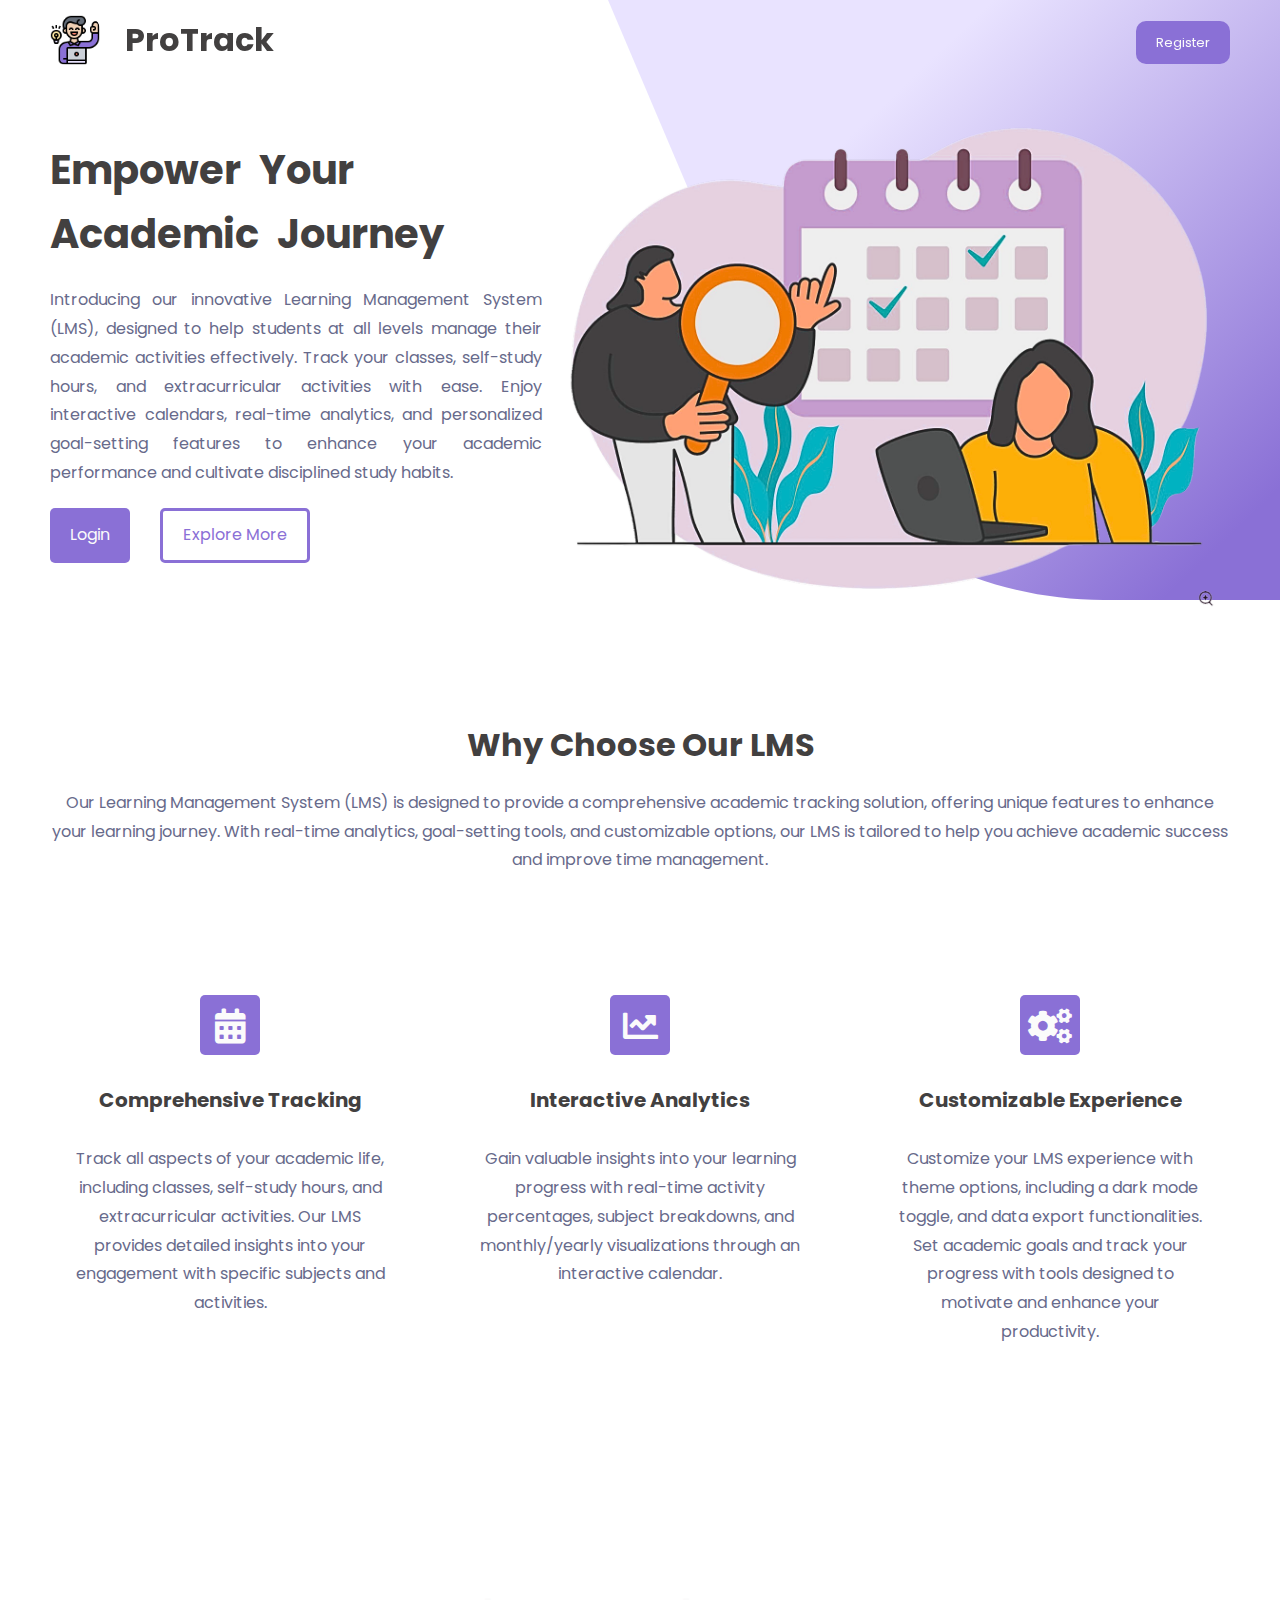
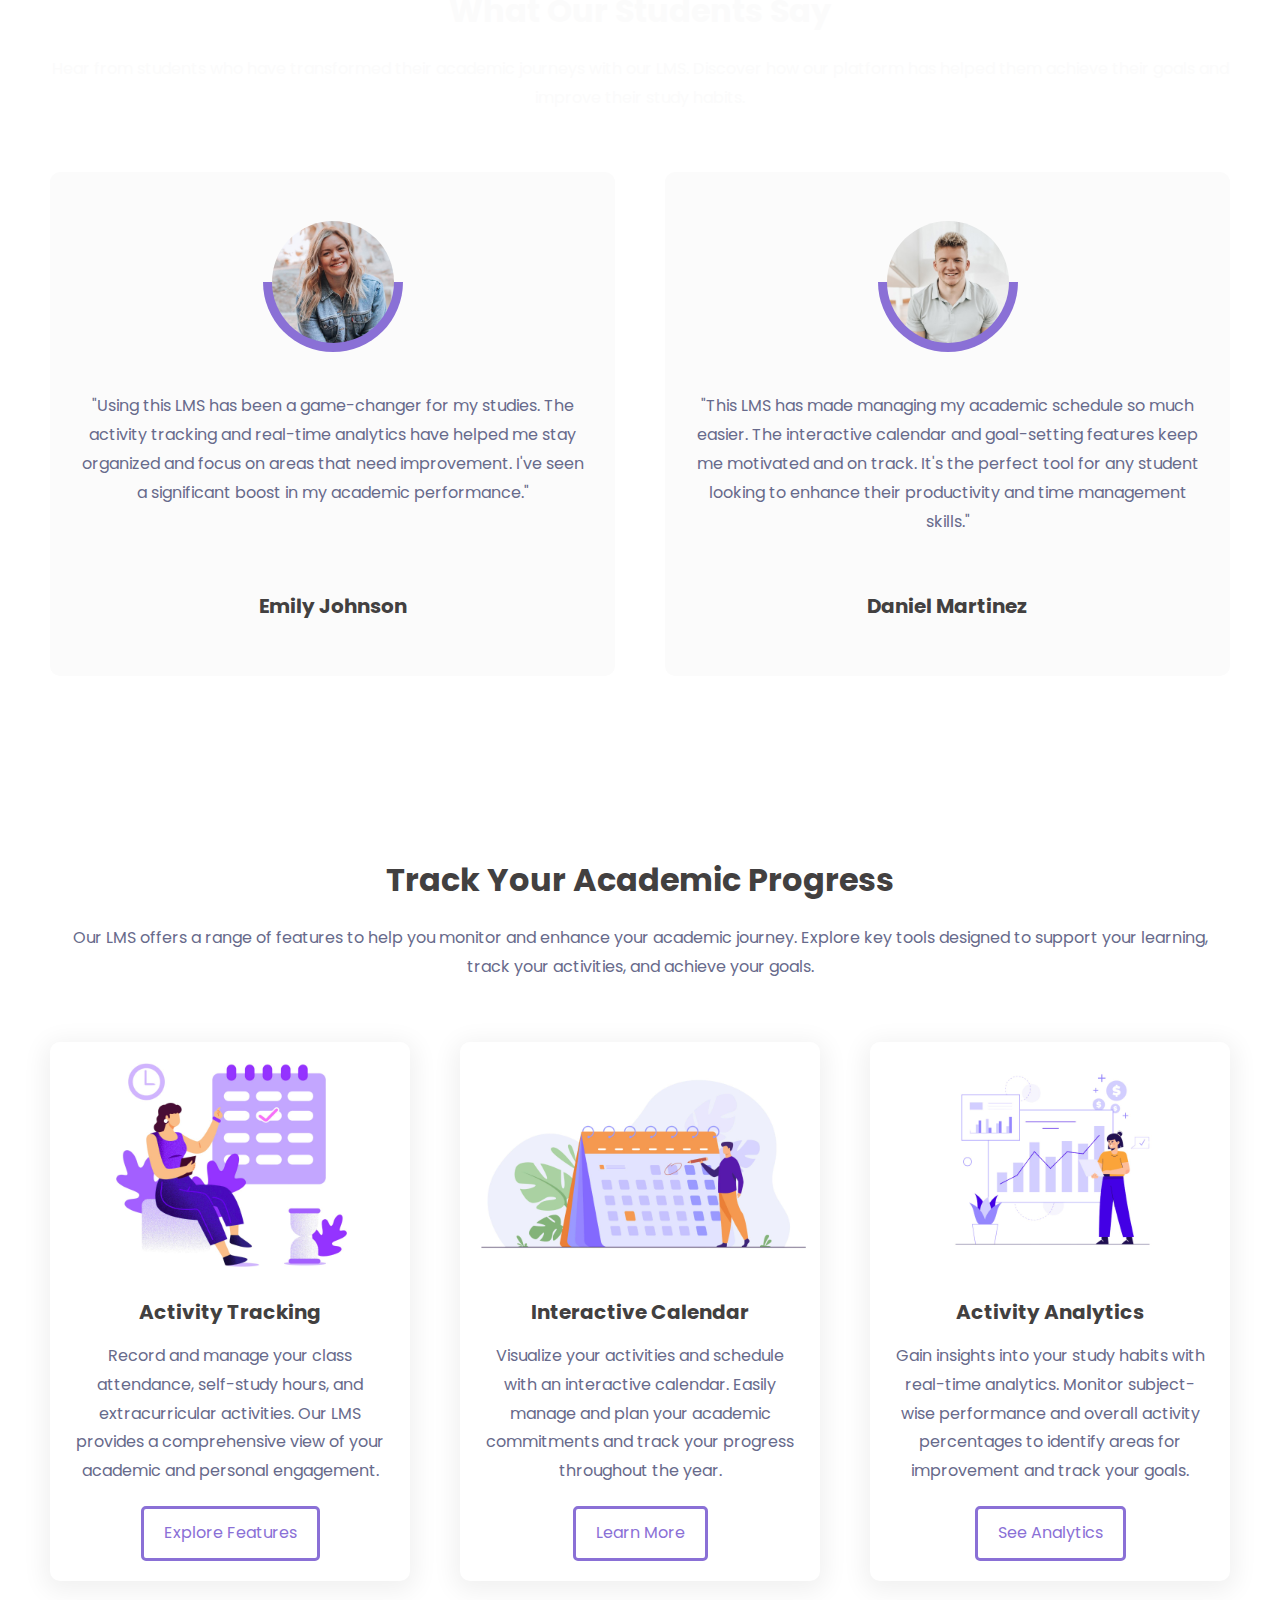
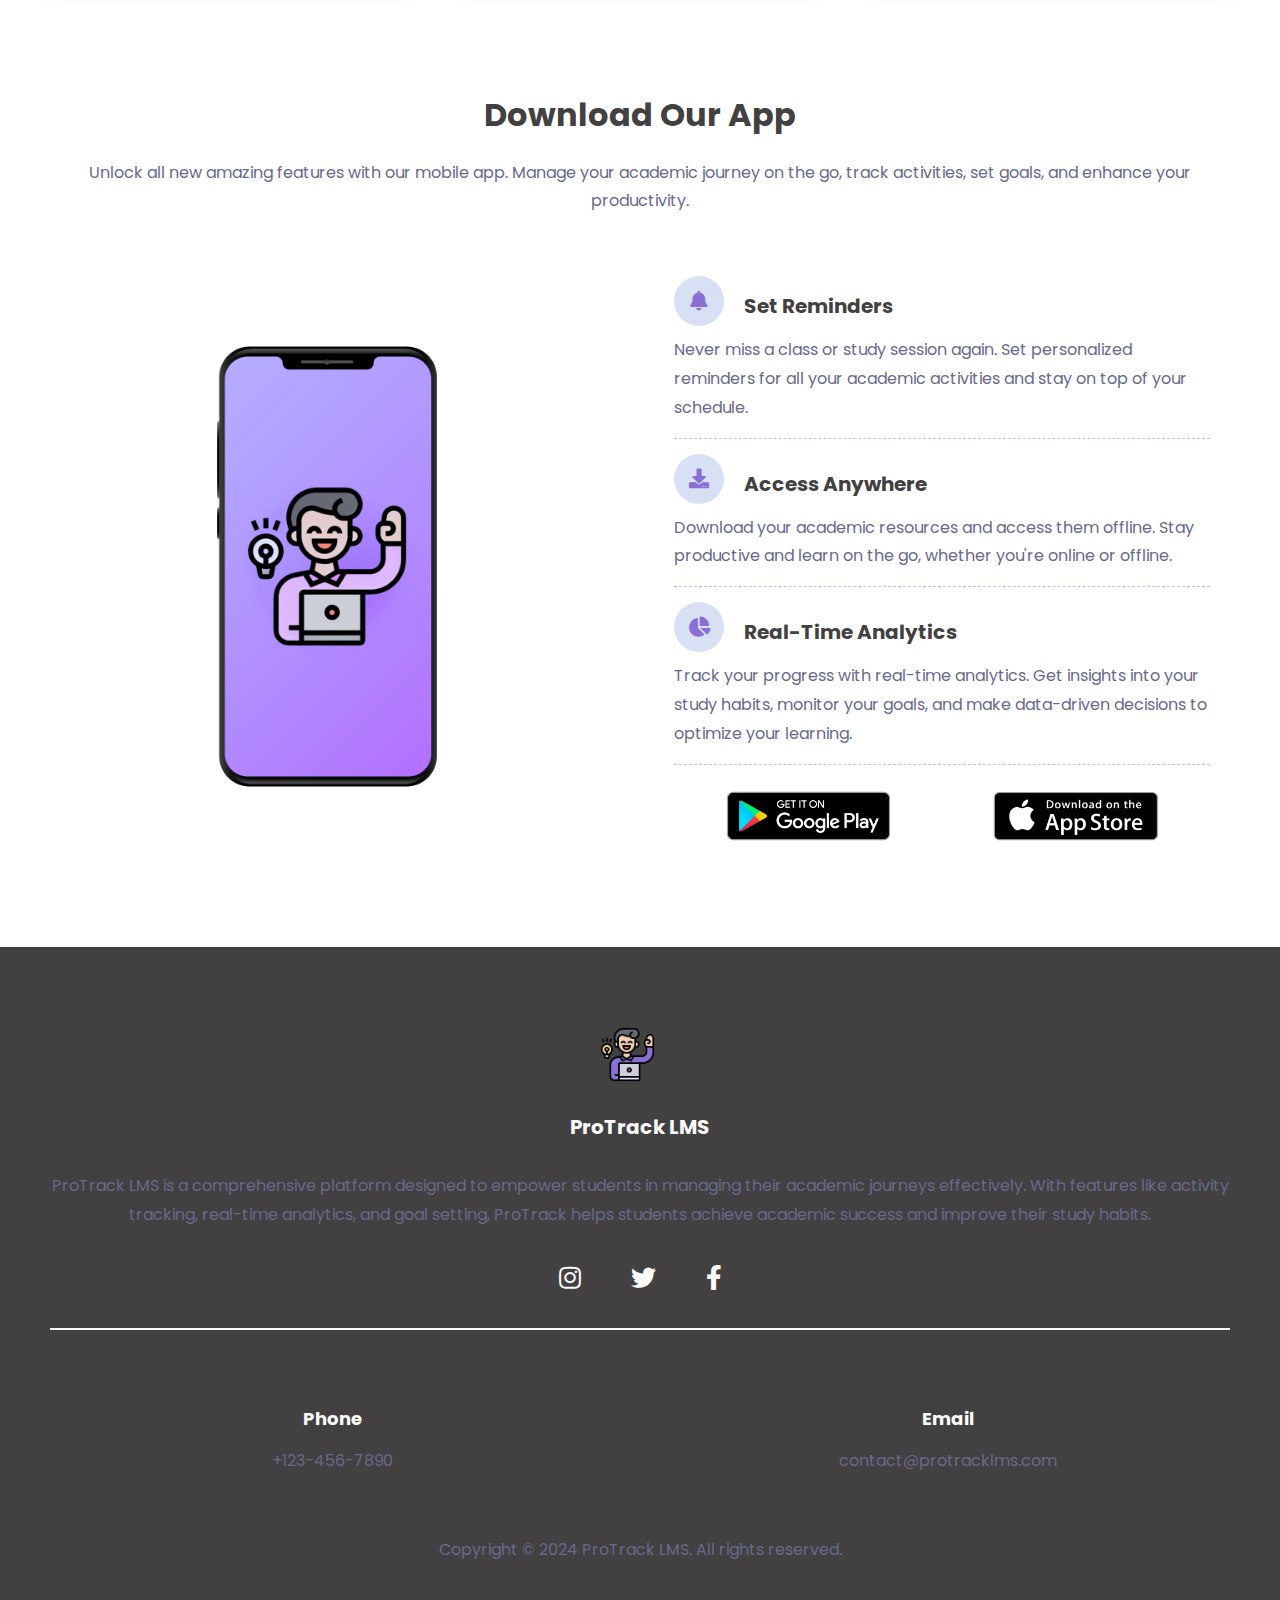
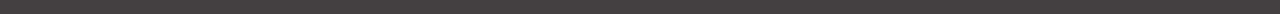
==== index.html @ 82afeb80 "Added Preloader" ====
<!DOCTYPE html>
<html lang="en">
  <head>
    <meta name="viewport" content="width=device-width, initial-scale=1.0" />
    <link rel="icon" type="image/x-icon" href="contents/images/favicon_1.png" />
    <title>ProTrack | Learning Management System</title>
    <!------ Font Awesome ------>
    <link
      rel="stylesheet"
      href="https://cdnjs.cloudflare.com/ajax/libs/font-awesome/5.15.4/css/all.min.css"
    />
    <!------ Google Fonts ------>
    <link rel="preconnect" href="https://fonts.googleapis.com" />
    <link rel="preconnect" href="https://fonts.gstatic.com" crossorigin />
    <link
      href="https://fonts.googleapis.com/css2?family=Poppins:wght@400;700&display=swap"
      rel="stylesheet"
    />
    <!------ Stylesheet ------>
    <link rel="stylesheet" href="contents/css/style.css" />
    <!------ Queries ------>
    <link rel="stylesheet" href="contents/css/queries.css" />
  </head>
  <!------ Header ------>
  <header>
    <nav>
      <div class="header">
        <img src="contents/images/logo.png" id="logo" alt="logo">
        <h2 id="site-name" class="fs-2 m-0">ProTrack</h2>
    </div>
      <i class="fas fa-bars" id="ham-menu"></i>

      <ul id="nav-bar">
        <li>
          <button class="register-btn">Register</button>
        </li>
      </ul>
    </nav>
  </header>
  <body>
    <!-- Preloader -->
    <div id="preloader" class="preloader"></div>



    <!------ Scroll To Top Button ------>
    <button id="scroll-top">
      <i class="fas fa-arrow-up"></i>
    </button>
    <!------ Section: Hero ------>
    <section class="hero" id="home">
      <img src="contents/images/header-shape.svg" id="header-shape" />
      <div class="hero-content">
        <h1>Empower Your Academic Journey</h1>
        <p>
          Introducing our innovative Learning Management System (LMS), designed
          to help students at all levels manage their academic activities
          effectively. Track your classes, self-study hours, and extracurricular
          activities with ease. Enjoy interactive calendars, real-time
          analytics, and personalized goal-setting features to enhance your
          academic performance and cultivate disciplined study habits.
        </p>
        <div class="btn-container">
          <button class="primary-btn btn">Login</button>
          <button class="secondary-btn btn" id="explore-more-btn">Explore More</button>
        </div>
      </div>
      <div class="hero-img">
        <img src="contents/images/hero-image.svg" />
      </div>
    </section>
    <!------ Section: Features ------>
    <section class="features" id="features">
      <h2>Why Choose Our LMS</h2>
      <p class="section-desc">
        Our Learning Management System (LMS) is designed to provide a
        comprehensive academic tracking solution, offering unique features to
        enhance your learning journey. With real-time analytics, goal-setting
        tools, and customizable options, our LMS is tailored to help you achieve
        academic success and improve time management.
      </p>
      <div class="row">
        <div class="column">
          <i class="fas fa-calendar-alt"></i>
          <h3>Comprehensive Tracking</h3>
          <p>
            Track all aspects of your academic life, including classes,
            self-study hours, and extracurricular activities. Our LMS provides
            detailed insights into your engagement with specific subjects and
            activities.
          </p>
        </div>
        <div class="column">
          <i class="fas fa-chart-line"></i>
          <h3>Interactive Analytics</h3>
          <p>
            Gain valuable insights into your learning progress with real-time
            activity percentages, subject breakdowns, and monthly/yearly
            visualizations through an interactive calendar.
          </p>
        </div>
        <div class="column">
          <i class="fas fa-cogs"></i>
          <h3>Customizable Experience</h3>
          <p>
            Customize your LMS experience with theme options, including a dark
            mode toggle, and data export functionalities. Set academic goals and
            track your progress with tools designed to motivate and enhance your
            productivity.
          </p>
        </div>
      </div>
    </section>
    <!------ Section: Testimonial ------>
    <section class="testimonial" id="testimonial">
      <h2>What Our Students Say</h2>
      <p class="section-desc">
        Hear from students who have transformed their academic journeys with our
        LMS. Discover how our platform has helped them achieve their goals and
        improve their study habits.
      </p>
      <div class="row">
        <div class="column">
          <div class="testimonial-image">
            <img src="contents/images/student-1.jpg" alt="Student 1" />
          </div>
          <p>
            "Using this LMS has been a game-changer for my studies. The activity
            tracking and real-time analytics have helped me stay organized and
            focus on areas that need improvement. I've seen a significant boost
            in my academic performance."
          </p>
          <h3>Emily Johnson</h3>
        </div>
        <div class="column">
          <div class="testimonial-image">
            <img src="contents/images/student-2.jpg" alt="Student 2" />
          </div>
          <p>
            "This LMS has made managing my academic schedule so much easier. The
            interactive calendar and goal-setting features keep me motivated and
            on track. It's the perfect tool for any student looking to enhance
            their productivity and time management skills."
          </p>
          <h3>Daniel Martinez</h3>
        </div>
      </div>
    </section>
    <!------ Section: Courses ------>
    <section class="courses" id="courses">
      <h2>Track Your Academic Progress</h2>
      <p class="section-desc">
        Our LMS offers a range of features to help you monitor and enhance your
        academic journey. Explore key tools designed to support your learning,
        track your activities, and achieve your goals.
      </p>
      <div class="row">
        <div class="column">
          <img src="contents/images/tracking.jpg" alt="Activity Tracking" />
          <h3>Activity Tracking</h3>
          <p>
            Record and manage your class attendance, self-study hours, and
            extracurricular activities. Our LMS provides a comprehensive view of
            your academic and personal engagement.
          </p>
          <div class="courses-btn">
            <button class="btn secondary-btn">Explore Features</button>
          </div>
        </div>
        <div class="column">
          <img src="contents/images/calender.jpg" alt="Interactive Calendar" />
          <h3>Interactive Calendar</h3>
          <p>
            Visualize your activities and schedule with an interactive calendar.
            Easily manage and plan your academic commitments and track your
            progress throughout the year.
          </p>
          <div class="courses-btn">
            <button class="btn secondary-btn">Learn More</button>
          </div>
        </div>
        <div class="column">
          <img src="contents/images/analytics.jpg" alt="Activity Analytics" />
          <h3>Activity Analytics</h3>
          <p>
            Gain insights into your study habits with real-time analytics.
            Monitor subject-wise performance and overall activity percentages to
            identify areas for improvement and track your goals.
          </p>
          <div class="courses-btn">
            <button class="btn secondary-btn">See Analytics</button>
          </div>
        </div>
      </div>
    </section>



    <!------ Section: Download App ------>
    <section class="download-app" id="download-app">
      <h2>Download Our App</h2>
      <p class="section-desc">
        Unlock all new amazing features with our mobile app. Manage your
        academic journey on the go, track activities, set goals, and enhance
        your productivity.
      </p>
      <div class="row">
        <div class="column">
          <img src="contents/images/download-app.png" alt="Download Our App" />
        </div>
        <div class="column">
          <div class="app-feature">
            <div>
              <i class="fas fa-bell"></i>
              <h3>Set Reminders</h3>
            </div>
            <p>
              Never miss a class or study session again. Set personalized
              reminders for all your academic activities and stay on top of your
              schedule.
            </p>
          </div>
          <div class="app-feature">
            <div>
              <i class="fas fa-download"></i>
              <h3>Access Anywhere</h3>
            </div>
            <p>
              Download your academic resources and access them offline. Stay
              productive and learn on the go, whether you're online or offline.
            </p>
          </div>
          <div class="app-feature">
            <div>
              <i class="fas fa-chart-pie"></i>
              <h3>Real-Time Analytics</h3>
            </div>
            <p>
              Track your progress with real-time analytics. Get insights into
              your study habits, monitor your goals, and make data-driven
              decisions to optimize your learning.
            </p>
          </div>
          <div class="download-btns">
            <a href="#google-play">
              <img src="contents/images/google-play.png" alt="Download on Google Play" />
            </a>
            <a href="#app-store">
              <img src="contents/images/app-store.png" alt="Download on the App Store" />
            </a>
          </div>
        </div>
      </div>
    </section>
    <!------ Script ------>
    <script src="contents/js/script.js"></script>
  </body>
    <!------ Footer ------>
    <footer>
      <div class="row footer-about">
       
        <img src="contents/images/logo.png" id="footer_logo" alt="logo">
        <h3 id="site-name" class="fs-2 m-0">ProTrack LMS</h3>
      
        <p>
          ProTrack LMS is a comprehensive platform designed to empower students
          in managing their academic journeys effectively. With features like
          activity tracking, real-time analytics, and goal setting, ProTrack
          helps students achieve academic success and improve their study
          habits.
        </p>
        <div class="social-links">
          <a href="https://instagram.com/protracklms" target="_blank">
            <i class="fab fa-instagram"></i>
          </a>
          <a href="https://twitter.com/protracklms" target="_blank">
            <i class="fab fa-twitter"></i>
          </a>
          <a href="https://facebook.com/protracklms" target="_blank">
            <i class="fab fa-facebook-f"></i>
          </a>
        </div>
      </div>
      <div class="row footer-contact">
        <div class="column">
          <h4>Phone</h4>
          <p>+123-456-7890</p>
        </div>
        <div class="column">
          <h4>Email</h4>
          <p>contact@protracklms.com</p>
        </div>
      </div>
      <p class="footer-copyright">
        Copyright &copy; 2024 ProTrack LMS. All rights reserved.
      </p>
    </footer>
</html>
---- contents/css/style.css ----
/*------ Variables ------*/
:root {
  --base-shade-1: #8a70D6;
  --white-shade-1: #fbfbfb;
  --white-shade-2: #d7e1f3;
  --black-shade-1: #424040;
  --black-shade-2: #676a8b;
  --grad-color-1: 127, 95, 207; /* Darker shade similar to #8a70d6 */
  --grad-color-2: 212, 201, 255; /* Darker shade similar to #e9e3ff */

  --base-font-size: 1.6rem;

  --heading-font-size-1: 4rem;
  --heading-font-size-2: 3.2rem;
  --heading-font-size-3: 2rem;
  --heading-font-size-4: 1.8rem;

  --border-radius-1: 1rem;
  --border-radius-2: 0.5rem;
}
/*------ Base Styles ------*/
*,
*:before,
*:after {
  padding: 0;
  margin: 0;
  box-sizing: border-box;
}
*:not(i) {
  font-family: "Poppins", sans-serif;
}
html {
  font-size: 62.5%;
  scroll-behavior: smooth;
}
/*------ Utility Classes ------*/

section,
footer {
  padding: 9rem 5rem;
}
.row {
  display: flex;
  align-items: center;
  justify-content: space-between;
  gap: 5rem;
}
.column {
  width: 100%;
}
.section-desc {
  text-align: center;
  margin: 2rem 0 6rem 0;
}
h1 {
  font-size: var(--heading-font-size-1);
  color: var(--black-shade-1);
  margin-bottom: 2rem;
  word-spacing: 1rem;
  line-height: 1.6;
}
h2 {
  font-size: var(--heading-font-size-2);
  color: var(--black-shade-1);
  font-weight: 700;
  text-align: center;
}
h3 {
  font-size: var(--heading-font-size-3);
  color: var(--black-shade-1);
  font-weight: 700;
  margin: 1.5rem 0;
  text-align: center;
}
h4 {
  font-size: var(--heading-font-size-4);
  color: var(--black-shade-2);
  margin: 1.5rem 0;
}
p,
button {
  font-size: var(--base-font-size);
  color: var(--black-shade-2);
  line-height: 1.8;
  font-weight: 400;
}
.btn {
  background-color: transparent;
  padding: 1rem 2rem;
  border-radius: var(--border-radius-2);
  border: none;
  margin: 2rem 0;
}
.primary-btn {
  background-color: var(--base-shade-1);
  color: var(--white-shade-1);
}
.secondary-btn {
  border: 0.3rem solid var(--base-shade-1);
  color: var(--base-shade-1);
}

/*------ Header ------*/
header {
  position: fixed;
  width: 100%;
  padding: 1.5rem 5rem;
}
.register-btn {
  background-color: Var(--base-shade-1); /* Green */
  border: none;
  color: var(--white-shade-1);
  padding: 10px 20px;
  text-align: center;
  text-decoration: none;
  display: inline-block;
  font-size: 13px;
  border-radius: 10px;
}
.register-btn:hover {
  background-color: var(--black-shade-2);
}

nav {
  display: flex;
  justify-content: space-between;
  align-items: center;
}

#logo {
  height: 50px;
  width: 50px;
  border-radius: 30%;
  margin-right: 25px;
  font-weight: lighter;
}

.header {
  display: flex;
  justify-content: center;
  align-items: center;
  padding-bottom: 5px;
  padding-left: 0;
}
nav ul {
  list-style: none;
  display: flex;
  gap: 2rem;
}
nav a {
  font-size: var(--heading-font-size-4);
  text-decoration: none;
}
nav a#logo {
  color: var(--black-shade-1);
  font-weight: 700;
}
nav ul a {
  color: var(--white-shade-1);
}

/*-- SideMenu --*/
#ham-menu {
  display: none;
}
nav ul.active {
  left: 0;
}
/*-- Sticky Header --*/
.sticky {
  background-color: var(--white-shade-1);
  box-shadow: 0 2rem 1.5rem rgba(0, 0, 0, 0.05);
}
.sticky nav ul a,
.sticky nav a#logo,
.sticky #ham-menu {
  color: var(--black-shade-1);
}
/*-- Link Hover Effect --*/
nav ul a:hover {
  color: var(--black-shade-1);
}
.sticky nav ul a:hover {
  color: var(--base-shade-1);
}
/*------ Section: Hero ------*/
section.hero {
  display: grid;
  grid-template-columns: 5fr 7fr;
  align-items: center;
}
#header-shape {
  position: absolute;
  top: 0;
  left: 0;
  z-index: -1;
}
.hero-content p {
  text-align: justify;
}
.hero-img img {
  display: block;
  width: 100%;
}
.btn-container {
  display: flex;
  gap: 3rem;
}
/*------ Section: Features ------*/
.features{
  padding-top: 0;
}
.features .row {
  align-items: stretch;
}
.features .column {
  padding: 6rem 2rem;
  border-radius: var(--border-radius-1);
}
.features .column p {
  text-align: center;
}
.features h3 {
  margin: 3rem 0;
}
.features i {
  display: block;
  height: 6rem;
  width: 6rem;
  margin: 0 auto;
  font-size: 3.5rem;
  background-color: var(--base-shade-1);
  color: var(--white-shade-1);
  padding: 1.3rem 0;
  text-align: center;
  border-radius: var(--border-radius-2);
}
.features .column:hover {
  background-color: var(--base-shade-1);
}
.features .column:hover h3 {
  color: var(--white-shade-1);
}
.features .column:hover p {
  color: var(--white-shade-2);
}
.features .column:hover i {
  background-color: var(--white-shade-1);
  color: var(--base-shade-1);
}
/*------ Section: Courses ------*/
.courses .row {
  align-items: stretch;
}
.courses .column {
  box-shadow: 0 0.5rem 2.4rem 0.6rem rgba(0, 0, 0, 0.06);
  border-radius: var(--border-radius-1);
  display: flex;
  flex-direction: column;
}
.courses .column > *:not(img) {
  padding: 0 2rem;
}
.courses .column img {
  border-radius: var(--border-radius-1) var(--border-radius-1) 0 0;
  width: 100%;
}
.courses .column p {
  text-align: center;
  flex-grow: 1;
}
.courses-btn {
  display: flex;
  justify-content: center;
}
.courses-btn .btn:hover {
  color: var(--white-shade-1);
  background-color: var(--base-shade-1);
}
/*------ Section: Testimonials ------*/
.testimonial {
  background-image: linear-gradient(
      45deg,
      rgba(var(--grad-color-1), 0.8),
      rgba(var(--grad-color-2), 0.8)
    ),
    url("../images/testimonial-bg.jpg");
  background-size: cover;
  background-position: center;
  background-attachment: fixed;
}
.testimonial h2,
.testimonial .section-desc {
  color: var(--white-shade-1);
}
.testimonial .row {
  align-items: stretch;
}
.testimonial .column {
  background-color: var(--white-shade-1);
  padding: 4rem 3rem;
  text-align: center;
  border-radius: var(--border-radius-1);
  display: flex;
  flex-direction: column;
}
.testimonial-image {
  height: 14rem;
  width: 14rem;
  margin: auto;
  padding: 0.9rem;
  background: linear-gradient(
    var(--white-shade-1) 50%,
    var(--base-shade-1) 50%
  );
  border-radius: 50%;
}
.testimonial-image img {
  width: 100%;
  border-radius: 50%;
}
.testimonial .column p {
  margin: 4rem 0;
  flex-grow: 1;
}
/*------ Section: Download App ------*/
.download-app {
  padding-top: 20px;
}
.download-app .column:nth-child(1) {
  display: flex;
  justify-content: center;
}
.download-app .column:nth-child(2) {
  padding: 0 2rem;
}
.download-app img {
  display: block;
  width: 45%;
}
.app-feature {
  border-bottom: 1.5px dashed rgba(var(--grad-color-1), 0.4);
}
.app-feature:not(:last-child) {
  margin-bottom: 1.5rem;
}
.app-feature div {
  display: flex;
  gap: 2rem;
}
.app-feature p {
  margin-bottom: 1.5rem;
}
.download-app .fas {
  display: inline-block;
  background-color: var(--white-shade-2);
  height: 5rem;
  width: 5rem;
  border-radius: 50%;
  font-size: 2rem;
  text-align: center;
  padding: 1.5rem;
  color: var(--base-shade-1);
}
.download-app h3 {
  display: inline-block;
}
.download-btns {
  display: flex;
}
.download-btns a {
  display: inline;
  text-align: center;
}
.download-btns a img {
  display: inline-block;
  width: 70%;
}
/*------ Section: Footer ------*/
footer {
  background-color: var(--black-shade-1);
  margin-bottom: 0;
  padding-top: 80px;
  padding-bottom: 50px;
}

.footer-div{

    display: flex;
    justify-content: center;
    align-items: center;
    padding-bottom: 5px;
    padding-left: 0;
  }

#footer_logo {
  height: 55px;
  width: 55px;
  border-radius: 30%;
  margin-right: 25px;
  font-weight: lighter;
}

footer h3 {
  margin: 0;
}
footer h3,
footer h4 {
  color: var(--white-shade-1);
  text-align: center;
}
footer .row {
  margin-bottom: 6rem;
}
.footer-about {
  display: flex;
  flex-direction: column;
  gap: 3rem;
  padding-bottom: 3rem;
  border-bottom: 2px solid var(--white-shade-1);
}
.social-links {
  width: 100%;
  display: flex;
  justify-content: center;
  gap: 5rem;
}
.social-links a {
  font-size: 2.5rem;
  text-decoration: none;
  color: var(--white-shade-1);
}
footer p {
  text-align: center;
}


/*------ Scroll Top Button ------*/
#scroll-top {
  position: fixed;
  display: none;
  place-items: center;
  height: 5rem;
  width: 5rem;
  right: 3rem;
  bottom: 3rem;
  background-color: var(--base-shade-1);
  color: var(--white-shade-1);
  border: none;
  outline: none;
  font-size: var(--heading-font-size-3);
  border-radius: var(--border-radius-2);
  box-shadow: 0 1.5rem 2rem rgba(0, 0, 0, 0.2);
}

/* Preloader */
#preloader {
  background: #fff url("../images/preloader.gif") no-repeat center center;
  background-size: 15%;
  position: fixed;
  height: 100vh;
  width: 100%;
  z-index: 100;
}
---- contents/css/queries.css ----
@media only screen and (max-width: 991px) {
  html {
    font-size: 56.25%;
  }
  .row {
    flex-direction: column;
  }
  section,
  footer {
    padding: 7.5rem 5rem;
  }
  header {
    padding: 2.2rem 5rem;
  }
  section.hero {
    grid-template-columns: 1fr;
    background: linear-gradient(
      45deg,
      rgb(var(--grad-color-1)),
      rgb(var(--grad-color-2))
    );
  }
  #header-shape {
    display: none;
  }
  .hero-img {
    grid-row: 1;
  }
  nav ul a,
  nav a#logo {
    color: var(--white-shade-1);
  }
  .hero-content h1,
  .hero-content p {
    text-align: center;
  }
  .hero-content h1 {
    color: var(--white-shade-1);
  }
  .hero-content p {
    color: var(--white-shade-2);
  }
  .hero-content .primary-btn {
    background-color: var(--white-shade-1);
    color: var(--base-shade-1);
  }
  .hero-content .secondary-btn {
    color: var(--white-shade-1);
    border-color: var(--white-shade-1);
  }
  .btn-container {
    justify-content: center;
  }
  .download-app img {
    width: 30%;
  }
  .app-feature div {
    justify-content: center;
  }
  .app-feature p {
    text-align: center;
  }
  .download-app a img {
    width: 50%;
  }
}

@media only screen and (max-width: 767px) {
  html {
    font-size: 50%;
  }
  header {
    padding: 2rem 4rem;
  }
  #ham-menu {
    display: block;
    color: var(--white-shade-1);
  }
  nav a#logo,
  #ham-menu {
    font-size: var(--heading-font-size-2);
  }
  nav ul {
    background-color: var(--black-shade-1);
    position: fixed;
    left: -100vw;
    top: 70.4px;
    height: calc(100vh - 70.4px);
    width: 100vw;
    flex-direction: column;
    align-items: center;
    justify-content: space-around;
    transition: 1s;
    gap: 0;
  }
  nav ul a {
    font-size: var(--heading-font-size-3);
  }
  .sticky nav ul a {
    color: var(--white-shade-1);
  }
  nav ul a:hover {
    color: var(--base-shade-1);
  }
  #scroll-top {
    height: 6rem;
    width: 6rem;
  }
}
@media only screen and (max-width: 575px) {
  html {
    font-size: 46.87%;
  }
  header {
    padding: 2rem 3rem;
  }
  section,
  footer {
    padding: 7.5rem 3rem;
  }
  .features .column {
    padding: 4rem 2rem;
  }
  nav ul {
    top: 65.18px;
    height: calc(100vh - 65.18px);
  }
}
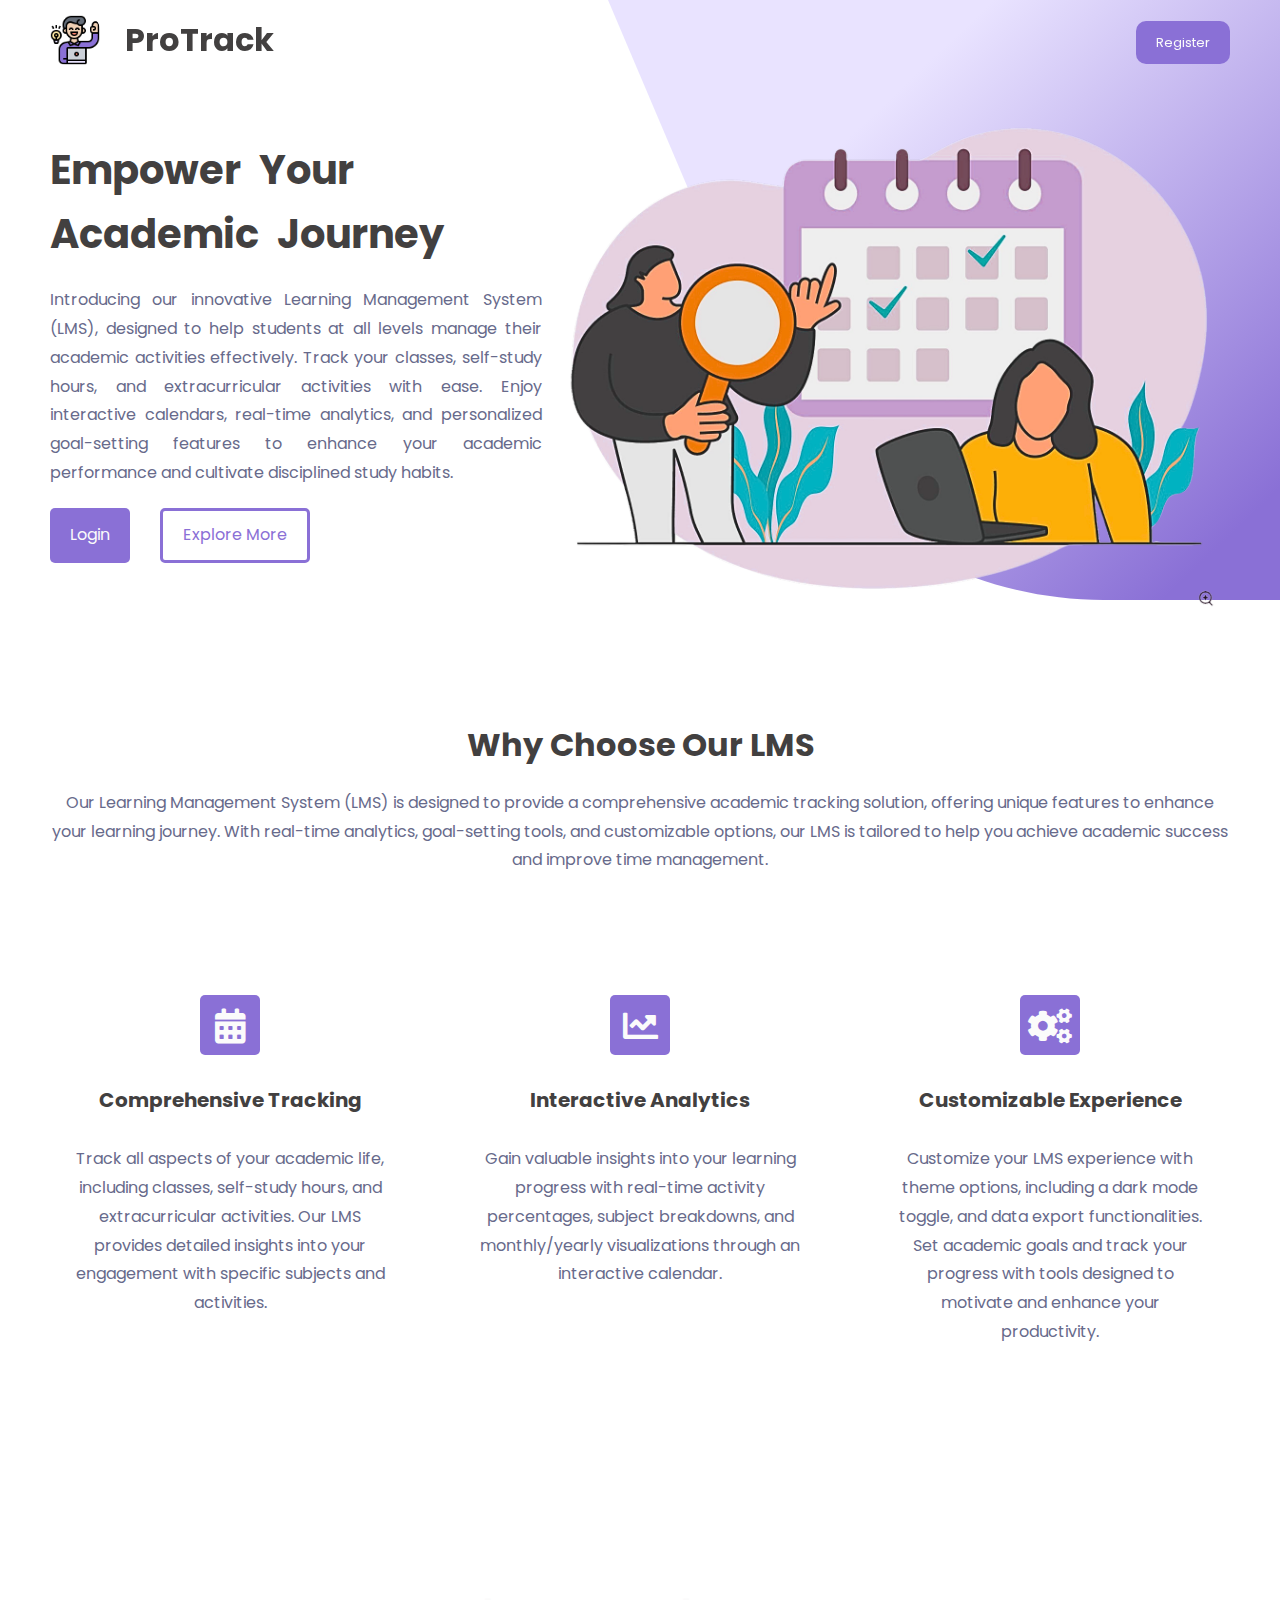
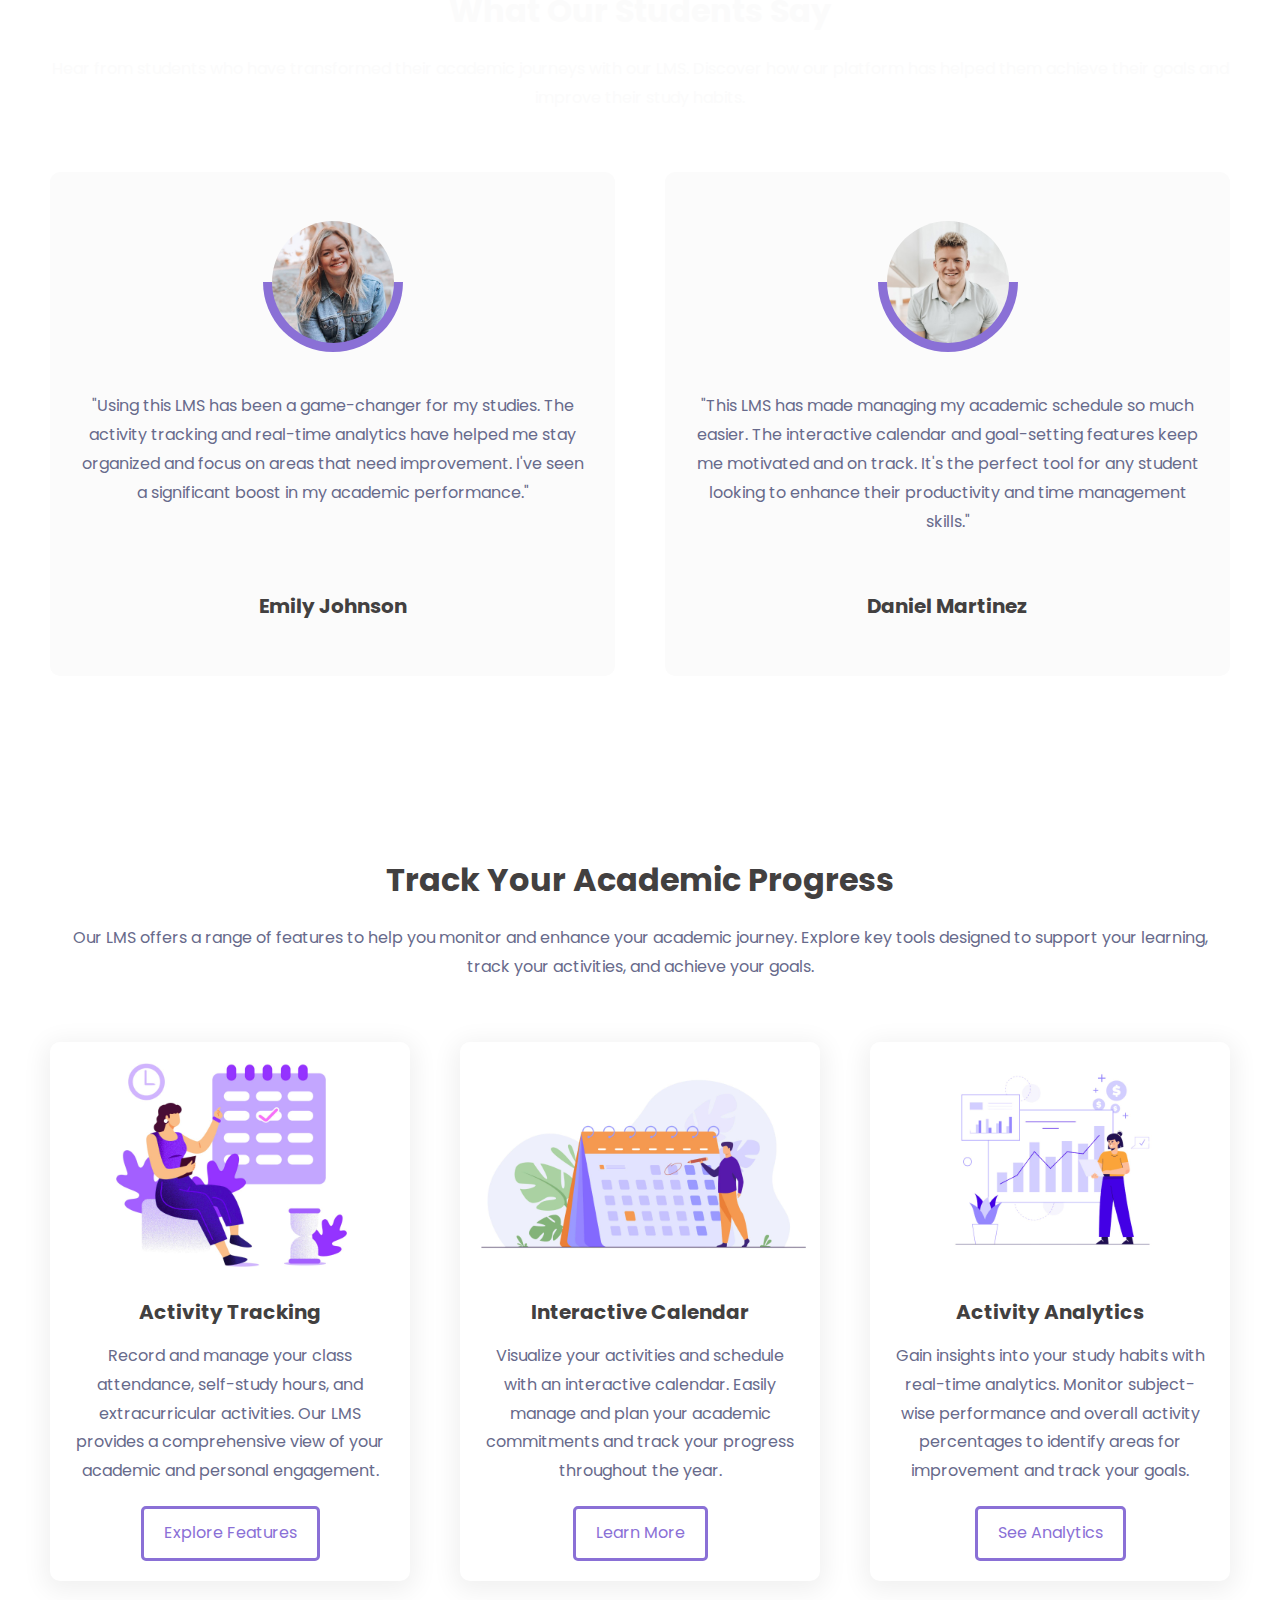
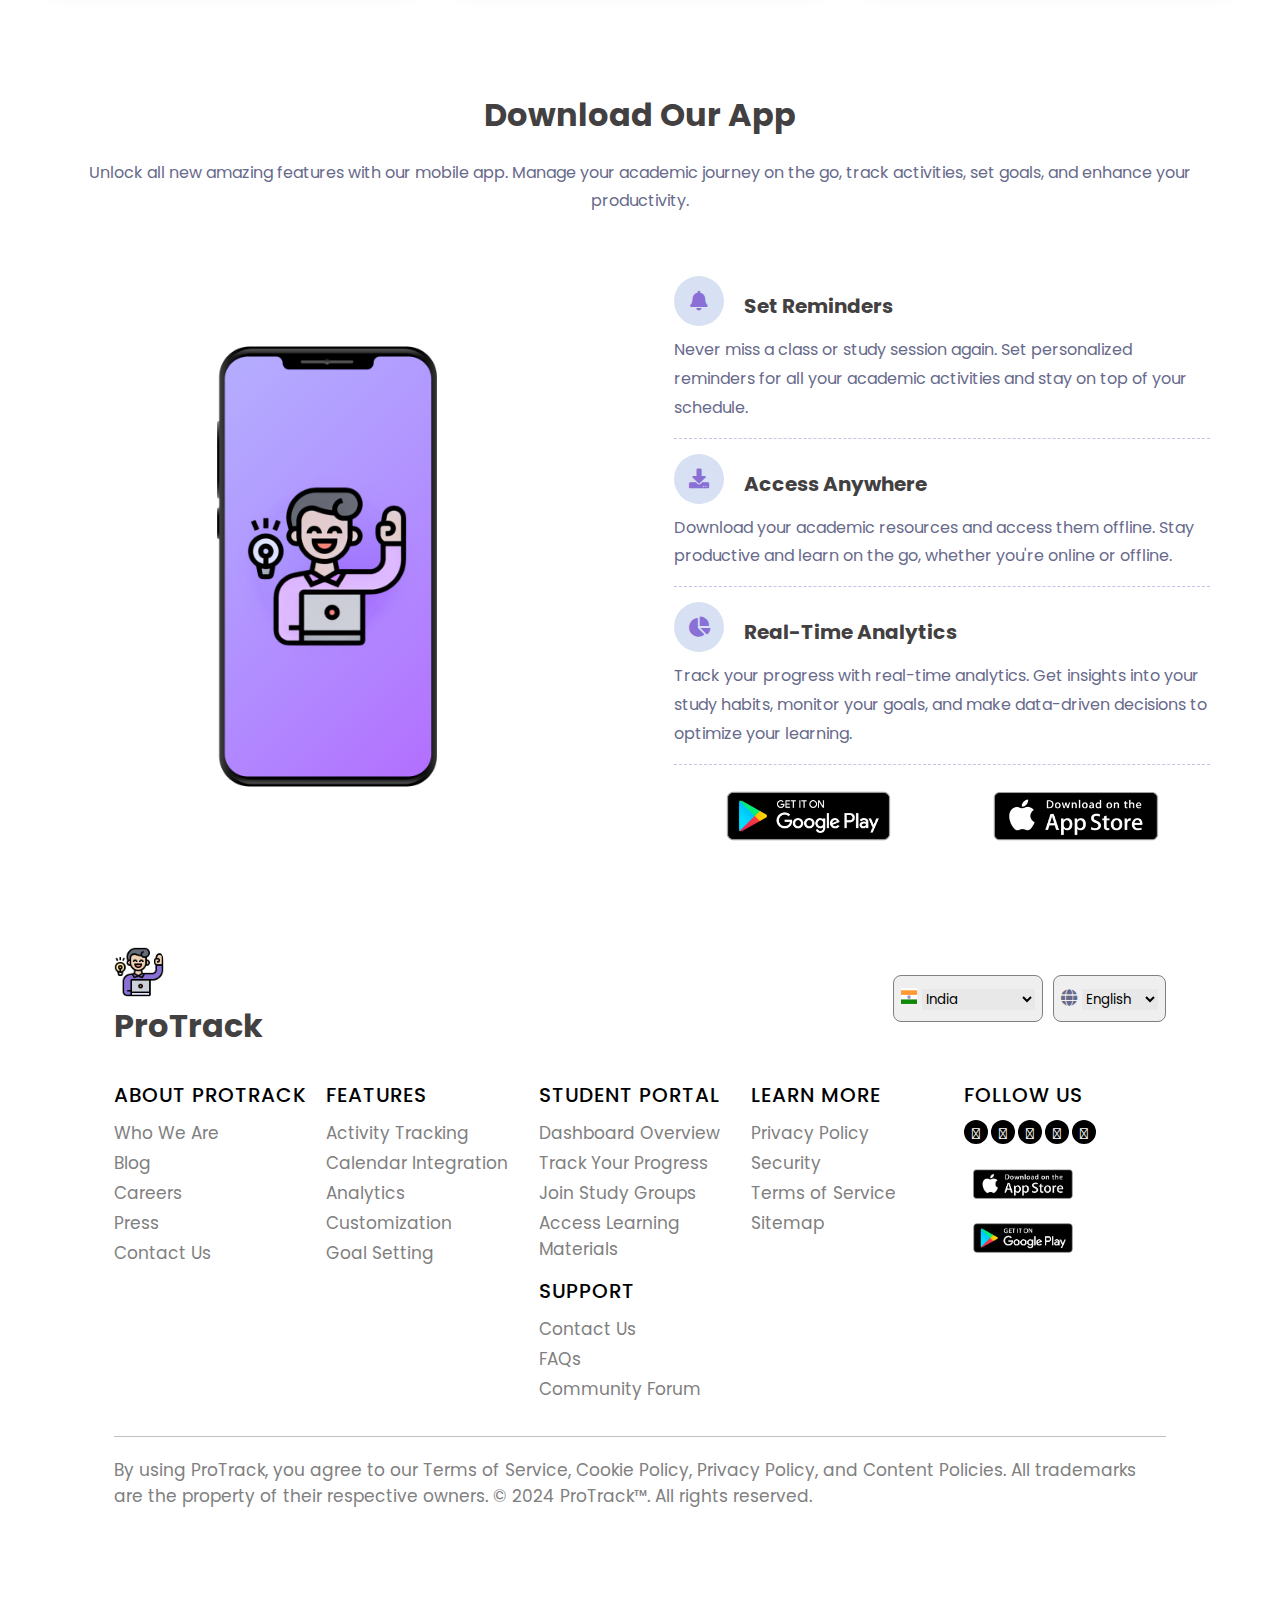
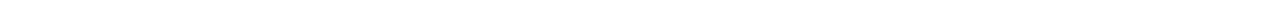
==== commit d1ee57a6: "Recreated the Footer" ====
--- a/index.html
+++ b/index.html
@@ -4,11 +4,22 @@
     <meta name="viewport" content="width=device-width, initial-scale=1.0" />
     <link rel="icon" type="image/x-icon" href="contents/images/favicon_1.png" />
     <title>ProTrack | Learning Management System</title>
+
     <!------ Font Awesome ------>
     <link
       rel="stylesheet"
       href="https://cdnjs.cloudflare.com/ajax/libs/font-awesome/5.15.4/css/all.min.css"
     />
+
+    <!-- fontawesome.com icons -->
+    <link
+      rel="stylesheet"
+      href="https://cdnjs.cloudflare.com/ajax/libs/font-awesome/6.1.1/css/all.min.css"
+      integrity="sha512-KfkfwYDsLkIlwQp6LFnl8zNdLGxu9YAA1QvwINks4PhcElQSvqcyVLLD9aMhXd13uQjoXtEKNosOWaZqXgel0g=="
+      crossorigin="anonymous"
+      referrerpolicy="no-referrer"
+    />
+
     <!------ Google Fonts ------>
     <link rel="preconnect" href="https://fonts.googleapis.com" />
     <link rel="preconnect" href="https://fonts.gstatic.com" crossorigin />
@@ -16,8 +27,18 @@
       href="https://fonts.googleapis.com/css2?family=Poppins:wght@400;700&display=swap"
       rel="stylesheet"
     />
+
+    <!-- Poppins font by google fonts -->
+    <link rel="preconnect" href="https://fonts.googleapis.com" />
+    <link rel="preconnect" href="https://fonts.gstatic.com" crossorigin />
+    <link
+      rel="stylesheet"
+      href="https://fonts.googleapis.com/css2?family=Poppins:ital,wght@0,100;0,200;0,300;0,400;0,500;0,600;0,700;0,800;0,900;1,100;1,200;1,300;1,400;1,500;1,600;1,700;1,800;1,900&display=swap"
+    />
+
     <!------ Stylesheet ------>
     <link rel="stylesheet" href="contents/css/style.css" />
+
     <!------ Queries ------>
     <link rel="stylesheet" href="contents/css/queries.css" />
   </head>
@@ -25,9 +46,9 @@
   <header>
     <nav>
       <div class="header">
-        <img src="contents/images/logo.png" id="logo" alt="logo">
+        <img src="contents/images/logo.png" id="logo" alt="logo" />
         <h2 id="site-name" class="fs-2 m-0">ProTrack</h2>
-    </div>
+      </div>
       <i class="fas fa-bars" id="ham-menu"></i>
 
       <ul id="nav-bar">
@@ -37,16 +58,17 @@
       </ul>
     </nav>
   </header>
+
+  <!------ Body ------>
   <body>
     <!-- Preloader -->
     <div id="preloader" class="preloader"></div>
-
-
 
     <!------ Scroll To Top Button ------>
     <button id="scroll-top">
       <i class="fas fa-arrow-up"></i>
     </button>
+
     <!------ Section: Hero ------>
     <section class="hero" id="home">
       <img src="contents/images/header-shape.svg" id="header-shape" />
@@ -62,13 +84,16 @@
         </p>
         <div class="btn-container">
           <button class="primary-btn btn">Login</button>
-          <button class="secondary-btn btn" id="explore-more-btn">Explore More</button>
+          <button class="secondary-btn btn" id="explore-more-btn">
+            Explore More
+          </button>
         </div>
       </div>
       <div class="hero-img">
         <img src="contents/images/hero-image.svg" />
       </div>
     </section>
+
     <!------ Section: Features ------>
     <section class="features" id="features">
       <h2>Why Choose Our LMS</h2>
@@ -111,6 +136,7 @@
         </div>
       </div>
     </section>
+
     <!------ Section: Testimonial ------>
     <section class="testimonial" id="testimonial">
       <h2>What Our Students Say</h2>
@@ -146,6 +172,7 @@
         </div>
       </div>
     </section>
+
     <!------ Section: Courses ------>
     <section class="courses" id="courses">
       <h2>Track Your Academic Progress</h2>
@@ -193,8 +220,6 @@
         </div>
       </div>
     </section>
-
-
 
     <!------ Section: Download App ------>
     <section class="download-app" id="download-app">
@@ -243,56 +268,137 @@
           </div>
           <div class="download-btns">
             <a href="#google-play">
-              <img src="contents/images/google-play.png" alt="Download on Google Play" />
+              <img
+                src="contents/images/google-play.png"
+                alt="Download on Google Play"
+              />
             </a>
             <a href="#app-store">
-              <img src="contents/images/app-store.png" alt="Download on the App Store" />
+              <img
+                src="contents/images/app-store.png"
+                alt="Download on the App Store"
+              />
             </a>
           </div>
         </div>
       </div>
     </section>
+
     <!------ Script ------>
     <script src="contents/js/script.js"></script>
   </body>
-    <!------ Footer ------>
-    <footer>
-      <div class="row footer-about">
-       
-        <img src="contents/images/logo.png" id="footer_logo" alt="logo">
-        <h3 id="site-name" class="fs-2 m-0">ProTrack LMS</h3>
-      
-        <p>
-          ProTrack LMS is a comprehensive platform designed to empower students
-          in managing their academic journeys effectively. With features like
-          activity tracking, real-time analytics, and goal setting, ProTrack
-          helps students achieve academic success and improve their study
-          habits.
-        </p>
-        <div class="social-links">
-          <a href="https://instagram.com/protracklms" target="_blank">
-            <i class="fab fa-instagram"></i>
-          </a>
-          <a href="https://twitter.com/protracklms" target="_blank">
-            <i class="fab fa-twitter"></i>
-          </a>
-          <a href="https://facebook.com/protracklms" target="_blank">
-            <i class="fab fa-facebook-f"></i>
-          </a>
-        </div>
-      </div>
-      <div class="row footer-contact">
-        <div class="column">
-          <h4>Phone</h4>
-          <p>+123-456-7890</p>
-        </div>
-        <div class="column">
-          <h4>Email</h4>
-          <p>contact@protracklms.com</p>
-        </div>
-      </div>
-      <p class="footer-copyright">
-        Copyright &copy; 2024 ProTrack LMS. All rights reserved.
-      </p>
-    </footer>
+
+  <!------ Footer ------>
+  <footer class="footer__container">
+    <div class="footer_section1">
+      <div>
+        <img src="contents/images/logo.png" id="logo" alt="logo" />
+        <h2 id="site-name" class="footer-text">ProTrack</h2>
+      </div>
+
+      <div class="section1__button_container">
+        <button>
+          <img
+            src="contents/images/IndianFlag.png"
+            alt="Indian Flag"
+            style="width: 16px; height: 16px"
+          />
+          <select style="border: none; background: #e8e8e8; cursor: pointer">
+            <option>India</option>
+            <option>United States</option>
+            <option>Australia</option>
+            <option>New Zealand</option>
+            <option>Spain</option>
+            <option>England</option>
+          </select>
+        </button>
+        <button>
+          <i class="fa fa-globe"></i>
+          <select style="border: none; background: #e8e8e8; cursor: pointer">
+            <option>English</option>
+            <option>Español</option>
+            <option>Français</option>
+            <option>Deutsch</option>
+            <option>Italiano</option>
+            <option>日本語</option>
+          </select>
+        </button>
+      </div>
+    </div>
+    <div class="navigation_container">
+      <div class="link_container">
+        <h5>About ProTrack</h5>
+        <div class="link_container_anchors">
+          <a href="#">Who We Are</a>
+          <a href="#">Blog</a>
+          <a href="#">Careers</a>
+          <a href="#">Press</a>
+          <a href="#">Contact Us</a>
+        </div>
+      </div>
+
+      <div class="link_container">
+        <h5>Features</h5>
+        <div class="link_container_anchors">
+          <a href="#">Activity Tracking</a>
+          <a href="#">Calendar Integration</a>
+          <a href="#">Analytics</a>
+          <a href="#">Customization</a>
+          <a href="#">Goal Setting</a>
+        </div>
+      </div>
+
+      <div class="link_container">
+        <h5>Student Portal</h5>
+        <div class="link_container_anchors">
+          <a href="#">Dashboard Overview</a>
+          <a href="#">Track Your Progress</a>
+          <a href="#">Join Study Groups</a>
+          <a href="#">Access Learning Materials</a>
+        </div>
+        <h5>Support</h5>
+        <div class="link_container_anchors">
+          <a href="#">Contact Us</a>
+          <a href="#">FAQs</a>
+          <a href="#">Community Forum</a>
+        </div>
+      </div>
+
+      <div class="link_container">
+        <h5>Learn More</h5>
+        <div class="link_container_anchors">
+          <a href="#">Privacy Policy</a>
+          <a href="#">Security</a>
+          <a href="#">Terms of Service</a>
+          <a href="#">Sitemap</a>
+        </div>
+      </div>
+
+      <div class="link_container">
+        <h5>Follow Us</h5>
+        <div class="social_media_icon_buttons">
+          <button><i class="fa-brands fa-linkedin-in"></i></button>
+          <button><i class="fa-brands fa-instagram"></i></button>
+          <button><i class="fa-brands fa-twitter"></i></button>
+          <button><i class="fa-brands fa-facebook"></i></button>
+          <button><i class="fa-brands fa-youtube"></i></button>
+          <div class="social_media_logos">
+            <img src="contents/images/app-store.png" alt="Apple Store" />
+            <img
+              src="contents/images/google-play.png"
+              alt="Play Store"
+              id="img2"
+            />
+          </div>
+        </div>
+      </div>
+    </div>
+    <div class="disclaimer">
+      By using ProTrack, you agree to our Terms of Service, Cookie Policy,
+      Privacy Policy, and Content Policies. All trademarks are the property of
+      their respective owners. © 2024 ProTrack™. All rights reserved.
+    </div>
+  </footer>
+
+  
 </html>
--- a/contents/css/style.css
+++ b/contents/css/style.css
@@ -377,62 +377,146 @@
   width: 70%;
 }
 /*------ Section: Footer ------*/
-footer {
-  background-color: var(--black-shade-1);
-  margin-bottom: 0;
-  padding-top: 80px;
-  padding-bottom: 50px;
-}
-
-.footer-div{
-
-    display: flex;
-    justify-content: center;
-    align-items: center;
-    padding-bottom: 5px;
-    padding-left: 0;
-  }
-
-#footer_logo {
-  height: 55px;
-  width: 55px;
-  border-radius: 30%;
-  margin-right: 25px;
-  font-weight: lighter;
-}
-
-footer h3 {
-  margin: 0;
-}
-footer h3,
-footer h4 {
-  color: var(--white-shade-1);
-  text-align: center;
-}
-footer .row {
-  margin-bottom: 6rem;
-}
-.footer-about {
-  display: flex;
-  flex-direction: column;
-  gap: 3rem;
-  padding-bottom: 3rem;
-  border-bottom: 2px solid var(--white-shade-1);
-}
-.social-links {
-  width: 100%;
-  display: flex;
-  justify-content: center;
-  gap: 5rem;
-}
-.social-links a {
-  font-size: 2.5rem;
-  text-decoration: none;
-  color: var(--white-shade-1);
-}
-footer p {
-  text-align: center;
-}
+
+.footer__container {
+  font-family: 'Poppins', sans-serif;
+	width: 90%;
+	margin: 2rem auto;
+  margin-top: -9rem;
+}
+
+.footer_section1 {
+	display: flex;
+	flex-wrap: wrap;
+	align-items: center;
+	justify-content: space-between;
+	margin: auto;
+	width: 70;
+}
+
+.footer_section1 img {
+	width: 130px;
+}
+
+.section1__button_container button {
+	padding: 7px;
+	border: 1px solid gray;
+	border-radius: 8px;
+	cursor: pointer;
+	font-size: 17px; /* Increased further */
+}
+
+.section1__button_container button:nth-child(2) {
+	margin-left: 7px;
+}
+
+.navigation_container {
+	display: grid;
+	grid-template-columns: repeat(5, 1fr);
+	margin: auto;
+	gap: 1rem;
+	padding: 3rem 0;
+}
+.footer-logo{
+  width: 400px;
+  height: 100px;
+  display: block;
+  margin-right: 20px;
+  text-indent: -9999px;
+}
+
+.link_container {
+	display: flex;
+	flex-direction: column;
+	gap: 10px;
+}
+
+.link_container h5 {
+	font-size: 20px; /* Increased further */
+	font-weight: 500;
+	text-transform: uppercase;
+	letter-spacing: 1px;
+}
+
+.link_container_anchors a {
+	display: flex;
+	flex-direction: column;
+	text-decoration: none;
+	text-transform: none;
+	color: gray;
+	gap: 5px;
+	font-weight: 400;
+	margin-bottom: 4px;
+	font-size: 17px; /* Increased further */
+}
+
+.link_container_anchors a:hover {
+	color: black;
+}
+
+.link_container h5[id=enterprises] {
+	margin-top: 10px;
+	letter-spacing: 1px;
+}
+
+.social_media_logos {
+	margin: 18px 30px;	
+}
+
+.social_media_logos img {
+	width: 80%;
+	margin-left: -28px;
+	cursor: pointer;
+}
+
+.social_media_logos img[id=img2] {
+	margin-top: 5px;
+}
+
+.social_media_icon_buttons button {
+	background: black;
+	border: none;
+	border-radius: 50%;
+	height: 24px; /* Slightly increased */
+	width: 24px;
+	cursor: pointer;
+	color: white;
+}
+
+.social_media_icon_buttons button i {
+	display: flex;
+	font-size: 15px; /* Increased further */
+	justify-content: center;
+	align-items: center;
+}
+
+.disclaimer {
+	font-size: 17px; /* Increased further */
+	color: gray;
+	margin-top: auto;
+	border-top: 1px solid #C0C0C0;
+	padding-top: 20px;
+}
+/* Media queries for footer section */
+
+@media only screen and (max-width: 900px){
+    .navigation_container{
+		grid-template-columns: repeat(3, 1fr);
+    }
+}
+
+@media only screen and (max-width: 500px){
+    .navigation_container{
+		grid-template-columns: repeat(2, 1fr);
+    }
+}
+
+@media only screen and (max-width: 320px){
+    .navigation_container{
+		grid-template-columns: repeat(1, 1fr);
+    }
+}
+
 
 
 /*------ Scroll Top Button ------*/
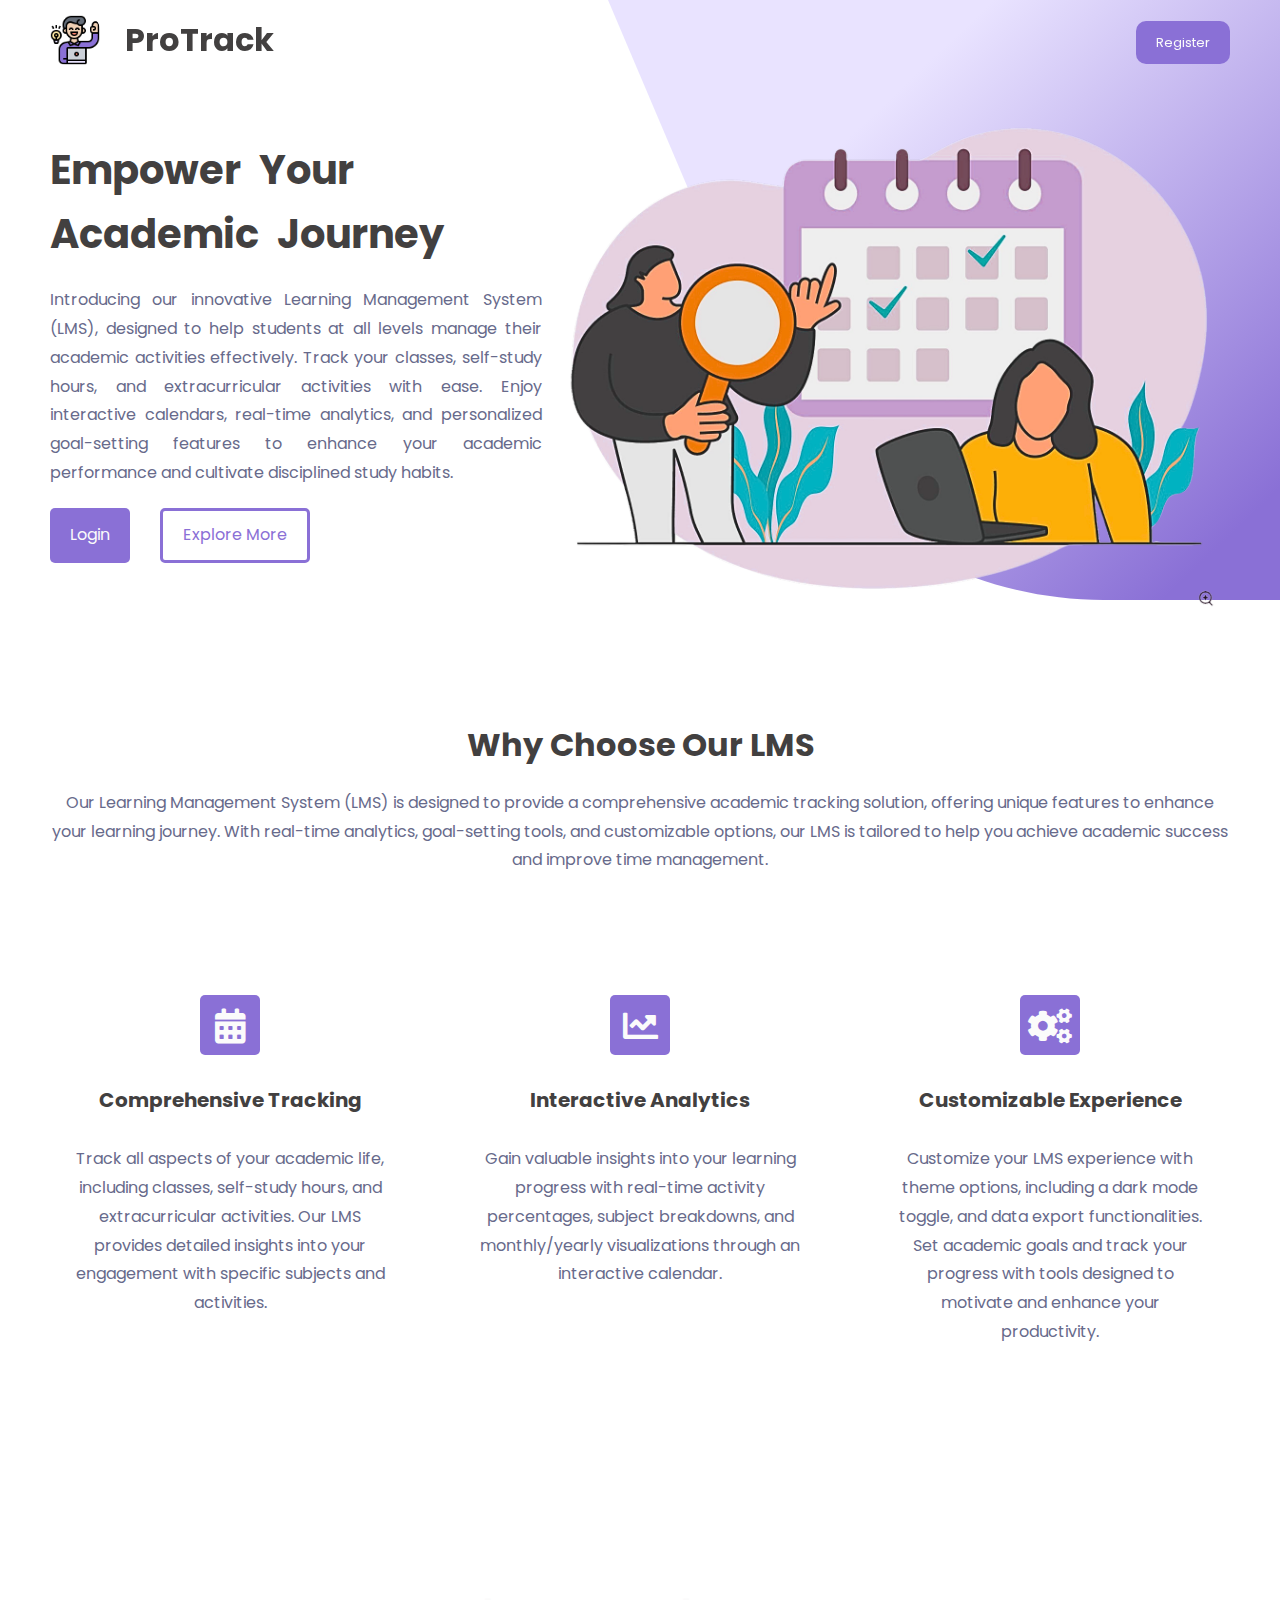
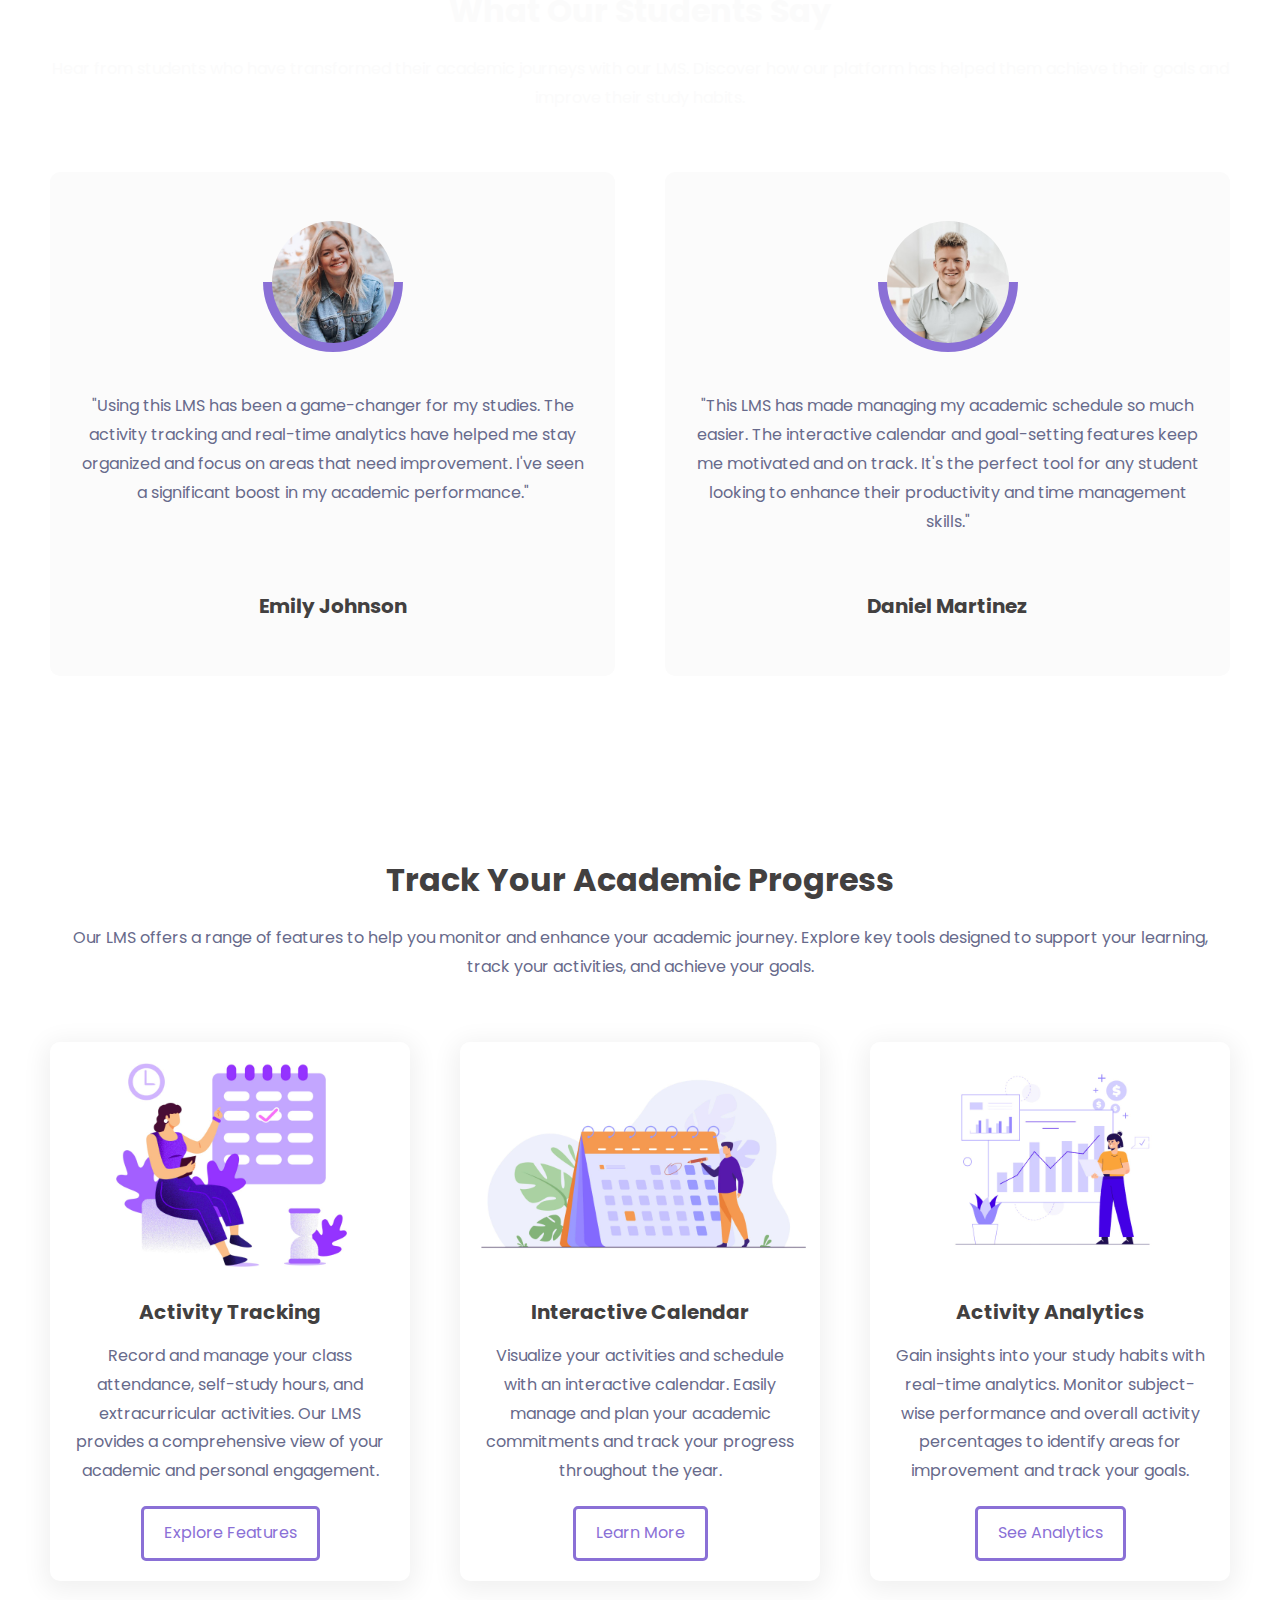
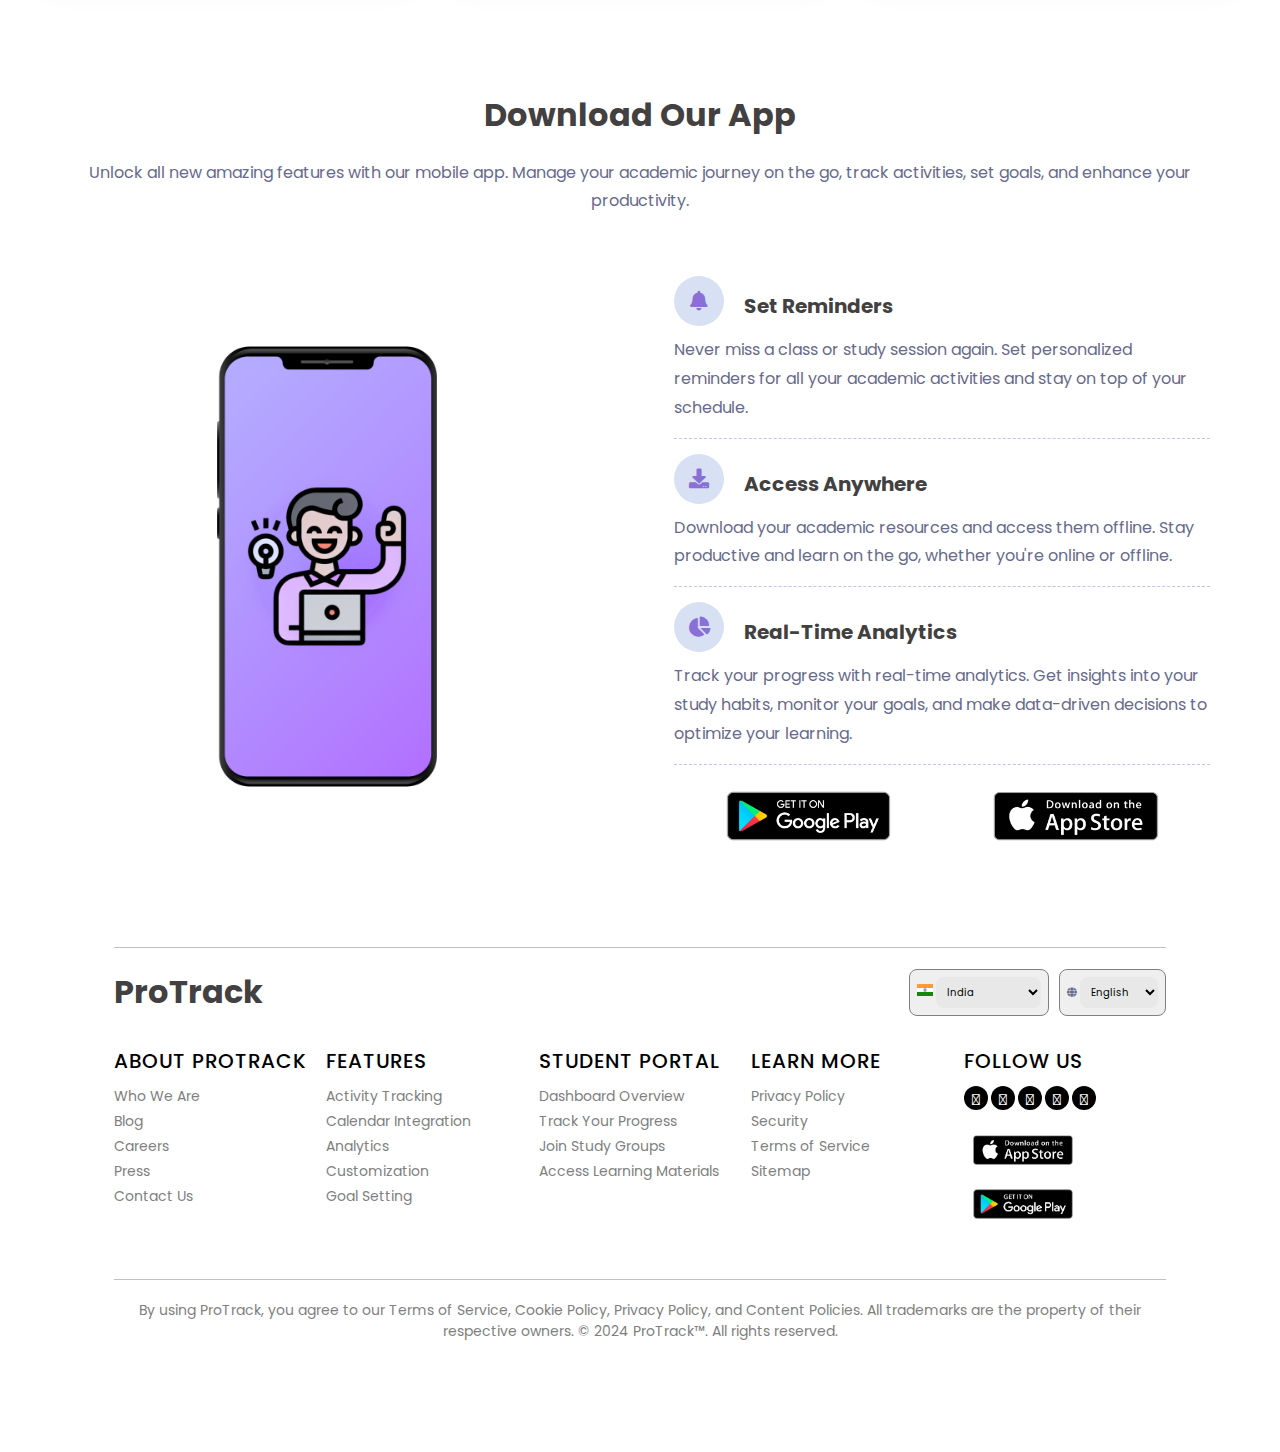
==== commit 9a77ca5e: "Changes Made" ====
--- a/index.html
+++ b/index.html
@@ -2,7 +2,7 @@
 <html lang="en">
   <head>
     <meta name="viewport" content="width=device-width, initial-scale=1.0" />
-    <link rel="icon" type="image/x-icon" href="contents/images/favicon_1.png" />
+    <link rel="icon" type="image/x-icon" href="contents/images/favicon.png" />
     <title>ProTrack | Learning Management System</title>
 
     <!------ Font Awesome ------>
@@ -292,16 +292,15 @@
   <footer class="footer__container">
     <div class="footer_section1">
       <div>
-        <img src="contents/images/logo.png" id="logo" alt="logo" />
         <h2 id="site-name" class="footer-text">ProTrack</h2>
       </div>
 
       <div class="section1__button_container">
         <button>
           <img
-            src="contents/images/IndianFlag.png"
+            src="contents/images/IndianFlag.jpg"
             alt="Indian Flag"
-            style="width: 16px; height: 16px"
+            style="width: 16px; height: 14px; padding-top: 2px;"
           />
           <select style="border: none; background: #e8e8e8; cursor: pointer">
             <option>India</option>
@@ -356,12 +355,6 @@
           <a href="#">Join Study Groups</a>
           <a href="#">Access Learning Materials</a>
         </div>
-        <h5>Support</h5>
-        <div class="link_container_anchors">
-          <a href="#">Contact Us</a>
-          <a href="#">FAQs</a>
-          <a href="#">Community Forum</a>
-        </div>
       </div>
 
       <div class="link_container">
--- a/contents/css/style.css
+++ b/contents/css/style.css
@@ -379,13 +379,16 @@
 /*------ Section: Footer ------*/
 
 .footer__container {
-  font-family: 'Poppins', sans-serif;
+  font-family: okra, Helvetica, sans-serif;
+  
 	width: 90%;
 	margin: 2rem auto;
   margin-top: -9rem;
 }
 
 .footer_section1 {
+  border-top: 1px solid #C0C0C0;
+  padding-top: 20px;
 	display: flex;
 	flex-wrap: wrap;
 	align-items: center;
@@ -403,11 +406,18 @@
 	border: 1px solid gray;
 	border-radius: 8px;
 	cursor: pointer;
-	font-size: 17px; /* Increased further */
+	font-size: 10px; /* Increased further */
 }
 
 .section1__button_container button:nth-child(2) {
 	margin-left: 7px;
+}
+.section1__button_container select {
+	padding: 7px;
+  border: 1px solid gray;
+  border-radius: 8px;
+  cursor: pointer;
+  font-size: 10px; /* Increased further */
 }
 
 .navigation_container {
@@ -417,13 +427,7 @@
 	gap: 1rem;
 	padding: 3rem 0;
 }
-.footer-logo{
-  width: 400px;
-  height: 100px;
-  display: block;
-  margin-right: 20px;
-  text-indent: -9999px;
-}
+
 
 .link_container {
 	display: flex;
@@ -447,7 +451,7 @@
 	gap: 5px;
 	font-weight: 400;
 	margin-bottom: 4px;
-	font-size: 17px; /* Increased further */
+	font-size: 14px; /* Increased further */
 }
 
 .link_container_anchors a:hover {
@@ -491,30 +495,46 @@
 }
 
 .disclaimer {
-	font-size: 17px; /* Increased further */
+	font-size: 14px; 
+  text-align: center;
+  
 	color: gray;
 	margin-top: auto;
 	border-top: 1px solid #C0C0C0;
 	padding-top: 20px;
 }
 /* Media queries for footer section */
-
-@media only screen and (max-width: 900px){
-    .navigation_container{
-		grid-template-columns: repeat(3, 1fr);
-    }
-}
-
-@media only screen and (max-width: 500px){
-    .navigation_container{
-		grid-template-columns: repeat(2, 1fr);
-    }
-}
-
-@media only screen and (max-width: 320px){
-    .navigation_container{
-		grid-template-columns: repeat(1, 1fr);
-    }
+/* Media query for screens 900px or smaller */
+@media only screen and (max-width: 900px) {
+  .section1__button_container button,
+  .section1__button_container select,
+  .link_container h5,
+  .link_container_anchors a,
+  .disclaimer {
+    font-size: 12px; /* Decreased font size for medium screens */
+  }
+}
+
+/* Media query for screens 500px or smaller */
+@media only screen and (max-width: 500px) {
+  .section1__button_container button,
+  .section1__button_container select,
+  .link_container h5,
+  .link_container_anchors a,
+  .disclaimer {
+    font-size: 10px; /* Further decreased font size for small screens */
+  }
+}
+
+/* Media query for screens 320px or smaller */
+@media only screen and (max-width: 320px) {
+  .section1__button_container button,
+  .section1__button_container select,
+  .link_container h5,
+  .link_container_anchors a,
+  .disclaimer {
+    font-size: 8px; /* Further decreased font size for extra small screens */
+  }
 }
 
 
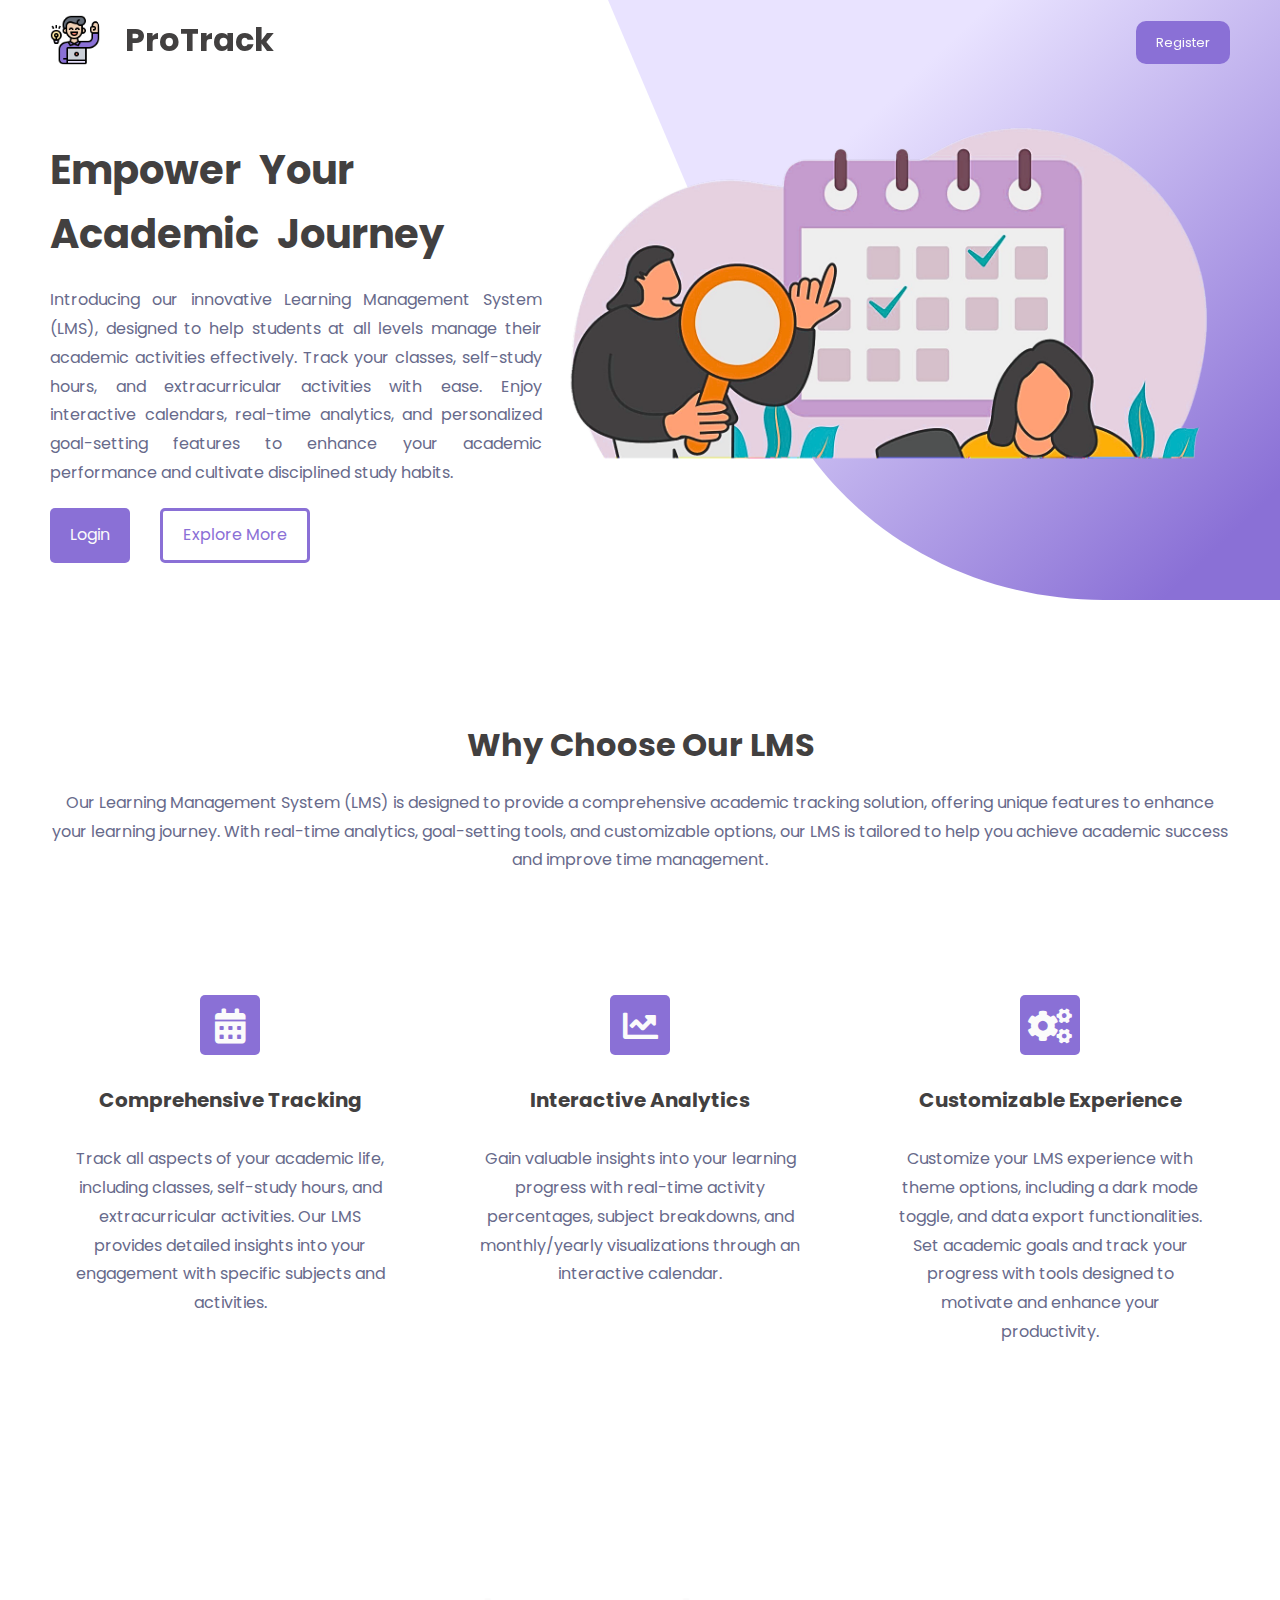
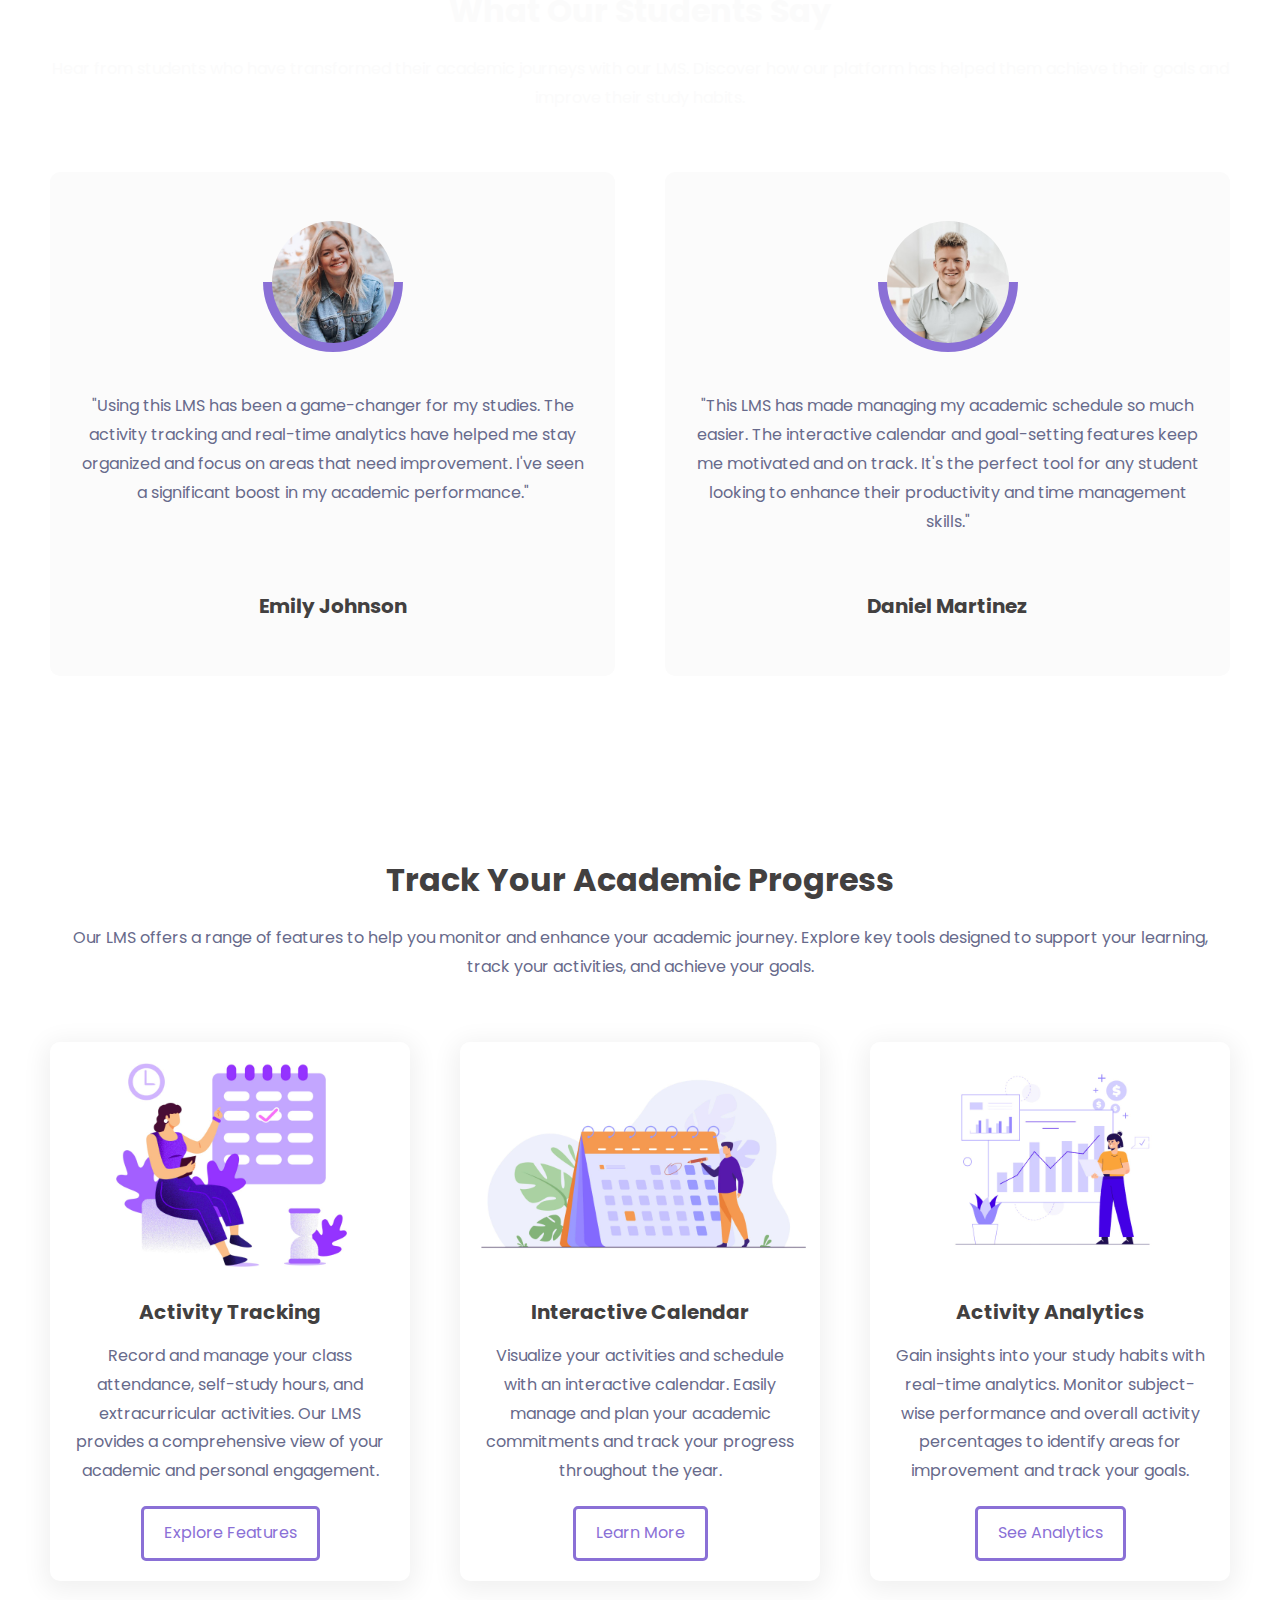
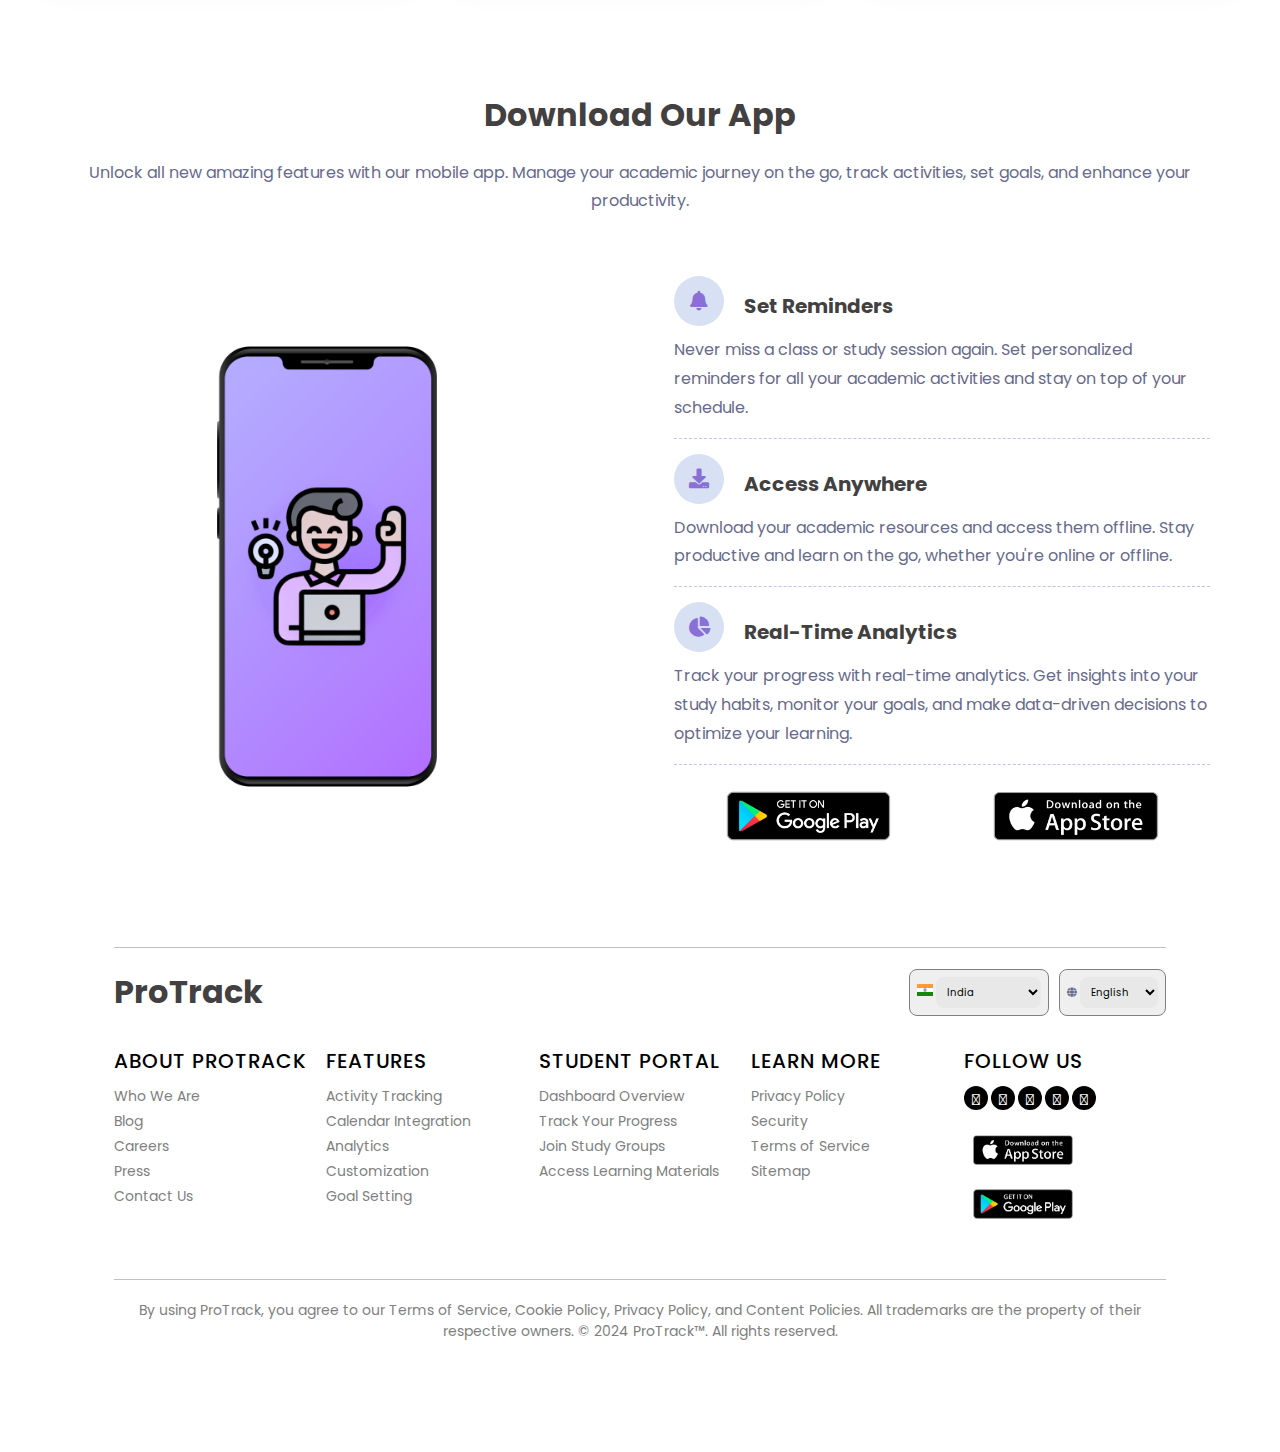
==== commit c524002c: "Added Dashboard" ====
--- a/index.html
+++ b/index.html
@@ -42,6 +42,7 @@
     <!------ Queries ------>
     <link rel="stylesheet" href="contents/css/queries.css" />
   </head>
+
   <!------ Header ------>
   <header>
     <nav>
@@ -52,15 +53,16 @@
       <i class="fas fa-bars" id="ham-menu"></i>
 
       <ul id="nav-bar">
-        <li>
+        <li id="user-nav-item">
           <button class="register-btn">Register</button>
-        </li>
+      </li>
       </ul>
     </nav>
   </header>
 
   <!------ Body ------>
   <body>
+
     <!-- Preloader -->
     <div id="preloader" class="preloader"></div>
 
@@ -285,7 +287,47 @@
     </section>
 
     <!------ Script ------>
+    <script src="https://code.jquery.com/jquery-3.6.0.min.js"></script>
+    
     <script src="contents/js/script.js"></script>
+
+    <!-- Script For opening Dashboard -->
+    <script>
+      document.addEventListener('DOMContentLoaded', function() {
+          // Check if a user is signed in
+          const signedInUser = localStorage.getItem('signedInUser');
+          const userNavItem = document.getElementById('user-nav-item');
+          const btnContainer = document.querySelector('.btn-container');
+
+          if (signedInUser) {
+              // Replace the "Register" button with the username and logout button
+              if (userNavItem) {
+                  userNavItem.innerHTML = `
+                      <span>Welcome, ${signedInUser}!</span>
+                      <button class="logout-btn" onclick="logout()">Logout</button>
+                  `;
+              }
+              
+              // Replace the buttons with "Open Dashboard"
+              if (btnContainer) {
+                  btnContainer.innerHTML = `<button class="primary-btn btn" onclick="openDashboard()">Open Dashboard</button>`;
+              }
+          }
+      });
+
+      function openDashboard() {
+          // Redirect to the dashboard page
+          window.location.href = 'dashboard.html';
+      }
+
+      function logout() {
+          // Remove the signed-in user from localStorage
+          localStorage.removeItem('signedInUser');
+
+          // Redirect to the sign-in page
+          window.location.href = 'login.html';
+      }
+  </script>
   </body>
 
   <!------ Footer ------>
--- a/contents/css/style.css
+++ b/contents/css/style.css
@@ -5,8 +5,8 @@
   --white-shade-2: #d7e1f3;
   --black-shade-1: #424040;
   --black-shade-2: #676a8b;
-  --grad-color-1: 127, 95, 207; /* Darker shade similar to #8a70d6 */
-  --grad-color-2: 212, 201, 255; /* Darker shade similar to #e9e3ff */
+  --grad-color-1: 127, 95, 207;
+  --grad-color-2: 212, 201, 255; 
 
   --base-font-size: 1.6rem;
 
@@ -107,7 +107,7 @@
   padding: 1.5rem 5rem;
 }
 .register-btn {
-  background-color: Var(--base-shade-1); /* Green */
+  background-color: Var(--base-shade-1);
   border: none;
   color: var(--white-shade-1);
   padding: 10px 20px;
@@ -118,6 +118,21 @@
   border-radius: 10px;
 }
 .register-btn:hover {
+  background-color: var(--black-shade-2);
+}
+
+.logout-btn {
+  background-color: var(--base-shade-1); 
+  border: none;
+  color: var(--white-shade-1);
+  padding: 10px 20px;
+  text-align: center;
+  text-decoration: none;
+  display: inline-block;
+  font-size: 13px;
+  border-radius: 10px;
+}
+.logout-btn:hover {
   background-color: var(--black-shade-2);
 }
 
@@ -406,7 +421,7 @@
 	border: 1px solid gray;
 	border-radius: 8px;
 	cursor: pointer;
-	font-size: 10px; /* Increased further */
+	font-size: 10px;
 }
 
 .section1__button_container button:nth-child(2) {
@@ -417,7 +432,7 @@
   border: 1px solid gray;
   border-radius: 8px;
   cursor: pointer;
-  font-size: 10px; /* Increased further */
+  font-size: 10px;
 }
 
 .navigation_container {
@@ -436,7 +451,7 @@
 }
 
 .link_container h5 {
-	font-size: 20px; /* Increased further */
+	font-size: 20px; 
 	font-weight: 500;
 	text-transform: uppercase;
 	letter-spacing: 1px;
@@ -451,7 +466,7 @@
 	gap: 5px;
 	font-weight: 400;
 	margin-bottom: 4px;
-	font-size: 14px; /* Increased further */
+	font-size: 14px;
 }
 
 .link_container_anchors a:hover {
@@ -504,14 +519,13 @@
 	padding-top: 20px;
 }
 /* Media queries for footer section */
-/* Media query for screens 900px or smaller */
 @media only screen and (max-width: 900px) {
   .section1__button_container button,
   .section1__button_container select,
   .link_container h5,
   .link_container_anchors a,
   .disclaimer {
-    font-size: 12px; /* Decreased font size for medium screens */
+    font-size: 12px; 
   }
 }
 
@@ -522,7 +536,7 @@
   .link_container h5,
   .link_container_anchors a,
   .disclaimer {
-    font-size: 10px; /* Further decreased font size for small screens */
+    font-size: 10px;
   }
 }
 
@@ -533,7 +547,7 @@
   .link_container h5,
   .link_container_anchors a,
   .disclaimer {
-    font-size: 8px; /* Further decreased font size for extra small screens */
+    font-size: 8px;
   }
 }
 
@@ -565,4 +579,11 @@
   height: 100vh;
   width: 100%;
   z-index: 100;
-}+}
+
+ #user-nav-item span {
+  font-size: 1.5rem;
+  font-weight: bold;
+  color: #333;
+  padding: 10px;
+} 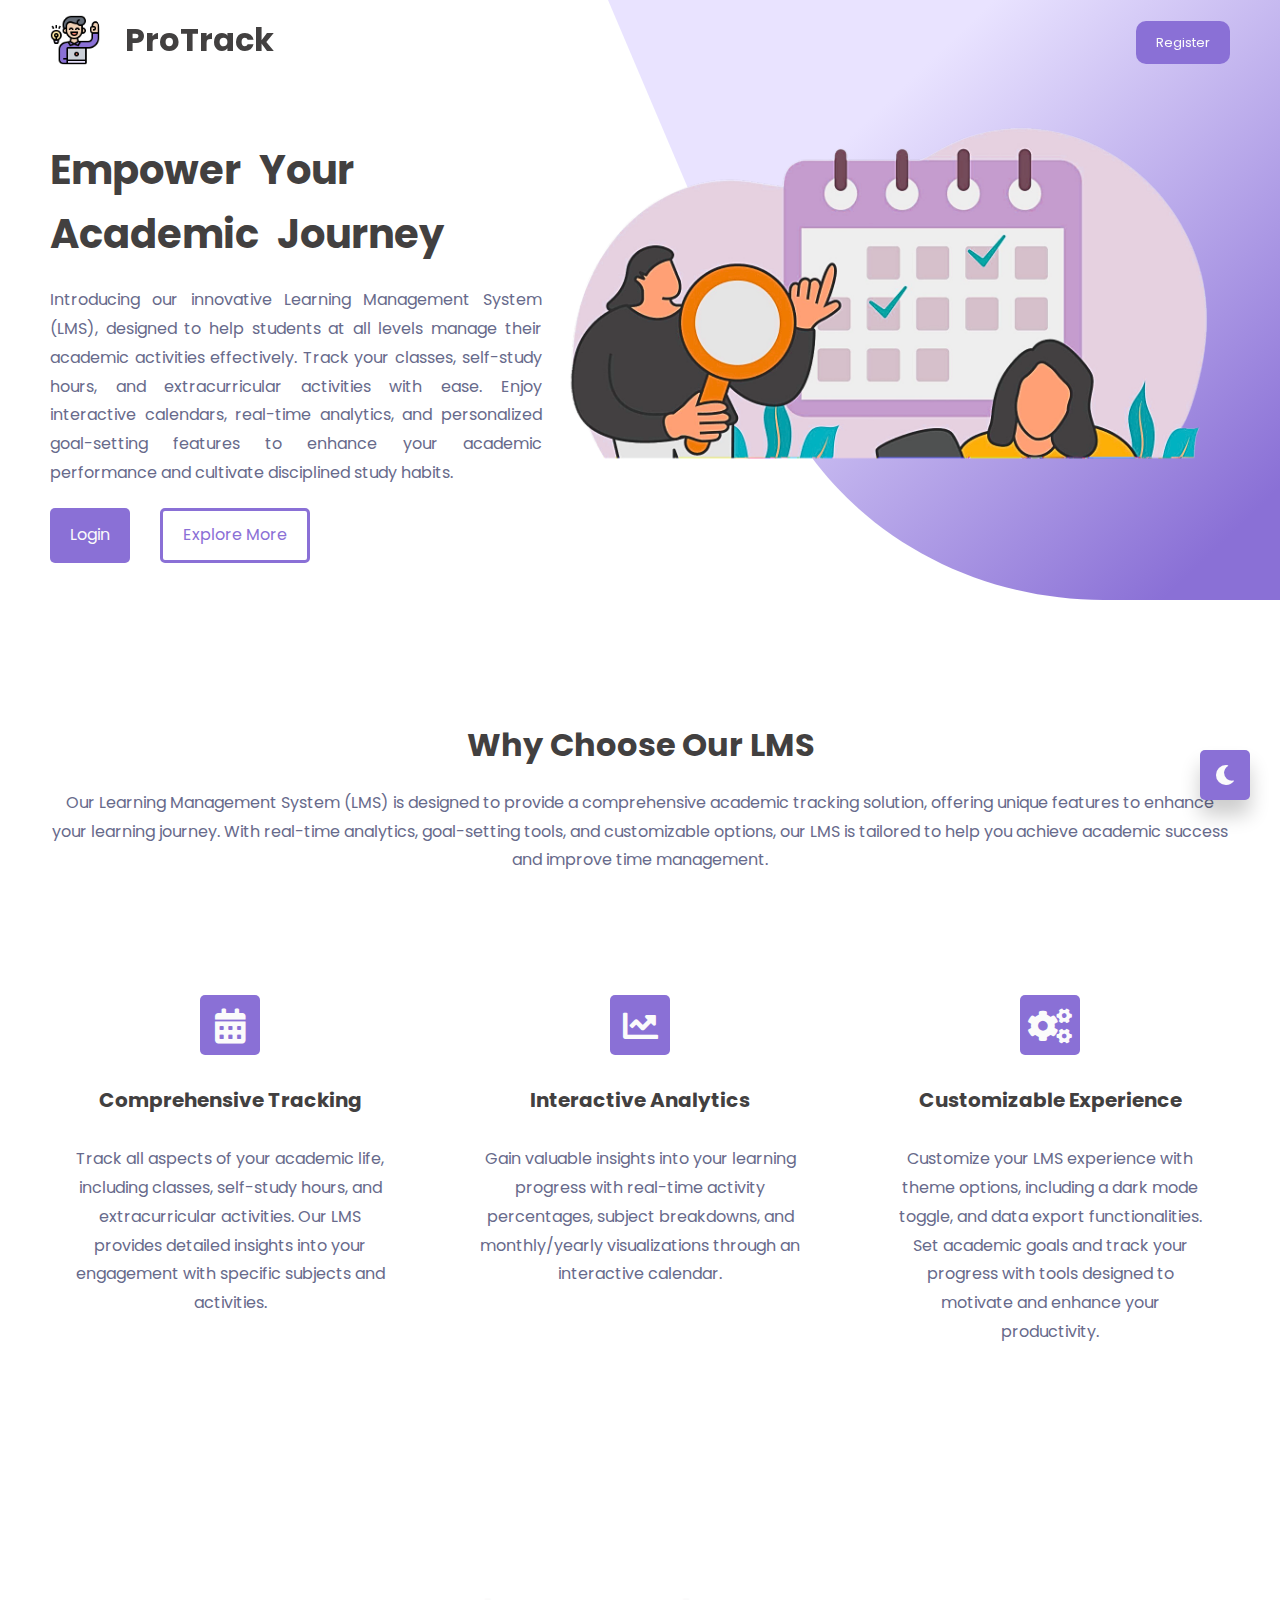
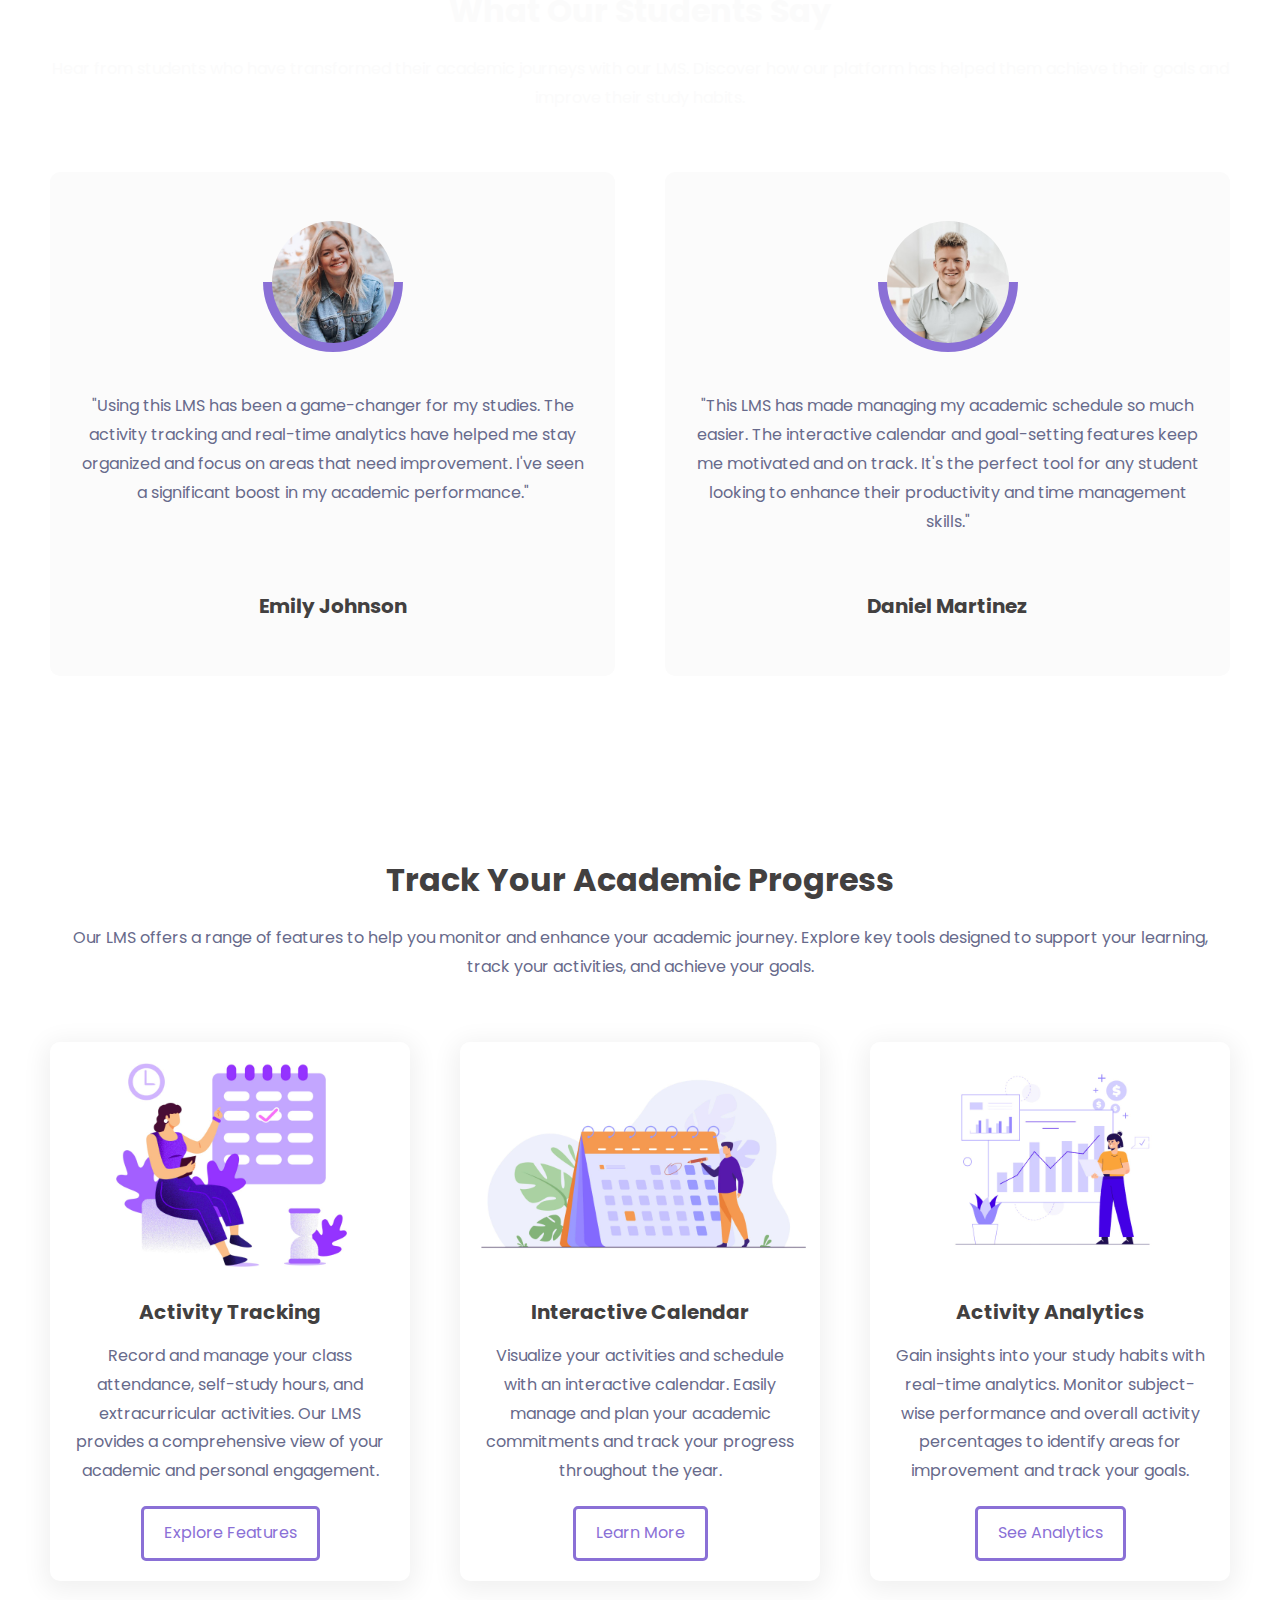
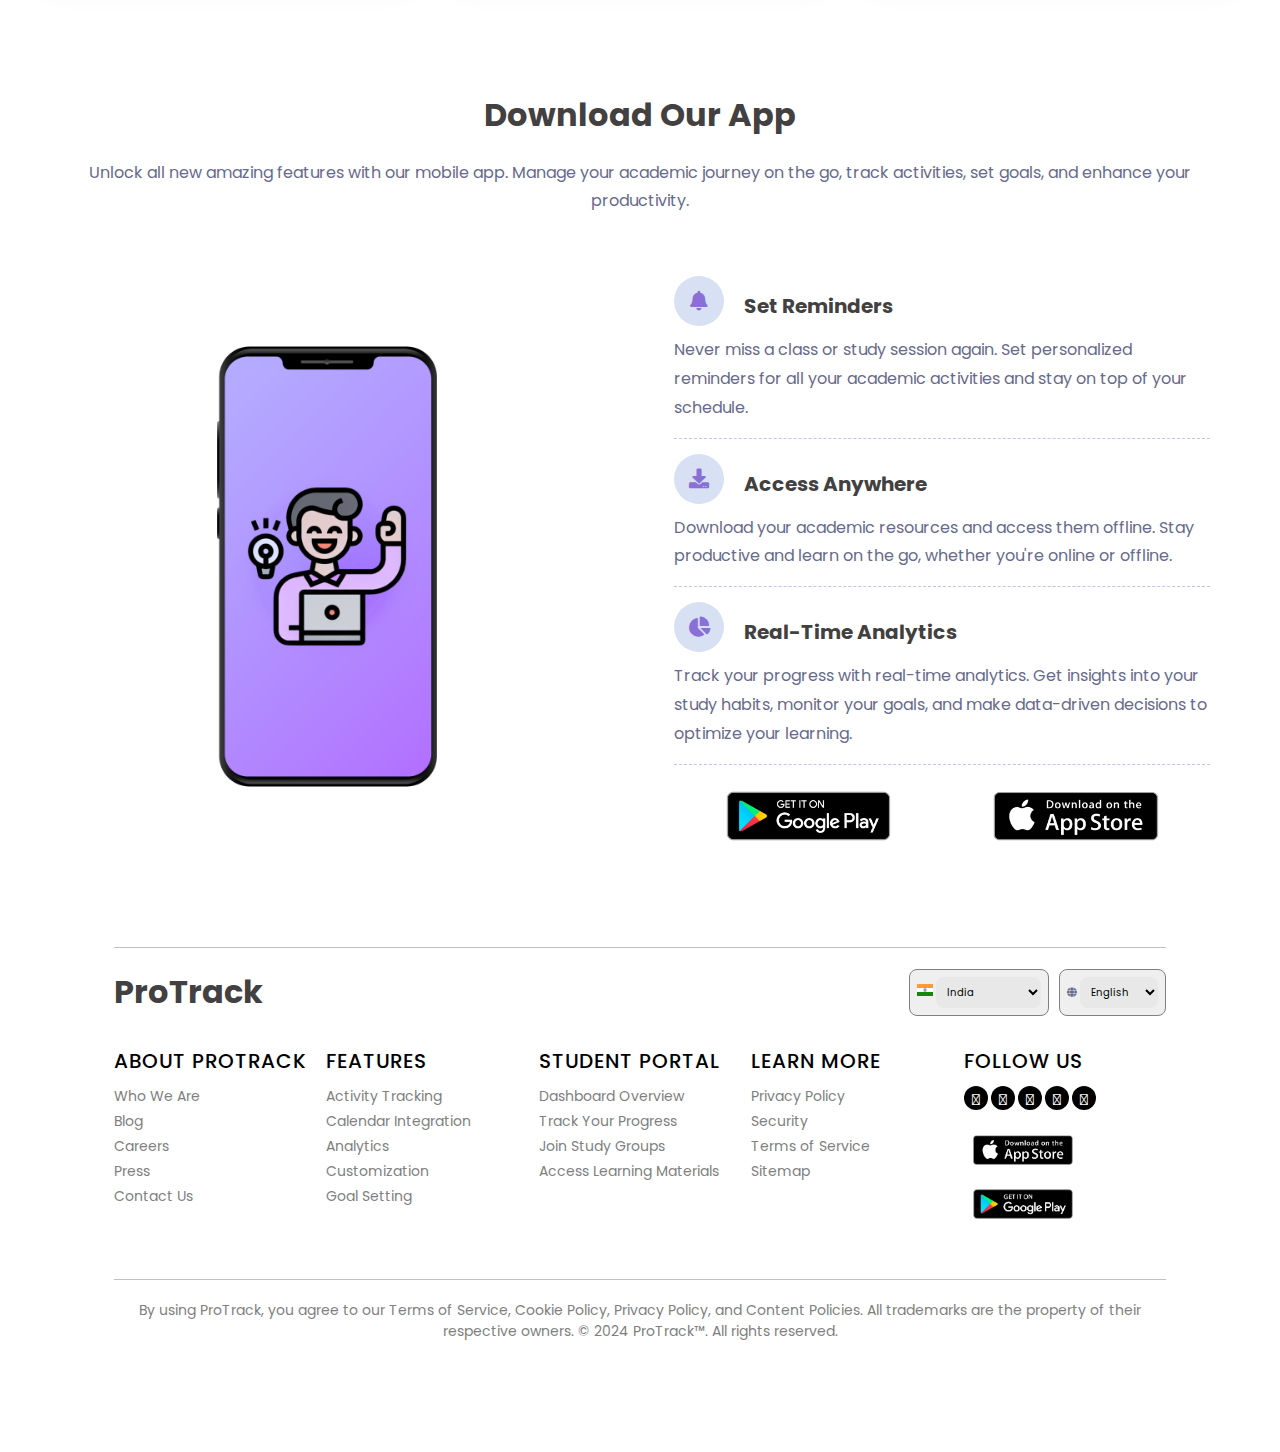
==== commit 2ed2fd17: "Added Dark mode to landing page also" ====
--- a/index.html
+++ b/index.html
@@ -1,439 +1,446 @@
 <!DOCTYPE html>
 <html lang="en">
-  <head>
-    <meta name="viewport" content="width=device-width, initial-scale=1.0" />
-    <link rel="icon" type="image/x-icon" href="contents/images/favicon.png" />
-    <title>ProTrack | Learning Management System</title>
-
-    <!------ Font Awesome ------>
-    <link
-      rel="stylesheet"
-      href="https://cdnjs.cloudflare.com/ajax/libs/font-awesome/5.15.4/css/all.min.css"
-    />
-
-    <!-- fontawesome.com icons -->
-    <link
-      rel="stylesheet"
-      href="https://cdnjs.cloudflare.com/ajax/libs/font-awesome/6.1.1/css/all.min.css"
-      integrity="sha512-KfkfwYDsLkIlwQp6LFnl8zNdLGxu9YAA1QvwINks4PhcElQSvqcyVLLD9aMhXd13uQjoXtEKNosOWaZqXgel0g=="
-      crossorigin="anonymous"
-      referrerpolicy="no-referrer"
-    />
-
-    <!------ Google Fonts ------>
-    <link rel="preconnect" href="https://fonts.googleapis.com" />
-    <link rel="preconnect" href="https://fonts.gstatic.com" crossorigin />
-    <link
-      href="https://fonts.googleapis.com/css2?family=Poppins:wght@400;700&display=swap"
-      rel="stylesheet"
-    />
-
-    <!-- Poppins font by google fonts -->
-    <link rel="preconnect" href="https://fonts.googleapis.com" />
-    <link rel="preconnect" href="https://fonts.gstatic.com" crossorigin />
-    <link
-      rel="stylesheet"
-      href="https://fonts.googleapis.com/css2?family=Poppins:ital,wght@0,100;0,200;0,300;0,400;0,500;0,600;0,700;0,800;0,900;1,100;1,200;1,300;1,400;1,500;1,600;1,700;1,800;1,900&display=swap"
-    />
-
-    <!------ Stylesheet ------>
-    <link rel="stylesheet" href="contents/css/style.css" />
-
-    <!------ Queries ------>
-    <link rel="stylesheet" href="contents/css/queries.css" />
-  </head>
-
-  <!------ Header ------>
-  <header>
-    <nav>
-      <div class="header">
-        <img src="contents/images/logo.png" id="logo" alt="logo" />
-        <h2 id="site-name" class="fs-2 m-0">ProTrack</h2>
-      </div>
-      <i class="fas fa-bars" id="ham-menu"></i>
-
-      <ul id="nav-bar">
-        <li id="user-nav-item">
-          <button class="register-btn">Register</button>
+
+<head>
+  <meta name="viewport" content="width=device-width, initial-scale=1.0" />
+  <link rel="icon" type="image/x-icon" href="contents/images/favicon.png" />
+  <title>ProTrack | Learning Management System</title>
+
+  <!------ Font Awesome ------>
+  <link rel="stylesheet" href="https://cdnjs.cloudflare.com/ajax/libs/font-awesome/5.15.4/css/all.min.css" />
+
+  <!-- fontawesome.com icons -->
+  <link rel="stylesheet" href="https://cdnjs.cloudflare.com/ajax/libs/font-awesome/6.1.1/css/all.min.css"
+    integrity="sha512-KfkfwYDsLkIlwQp6LFnl8zNdLGxu9YAA1QvwINks4PhcElQSvqcyVLLD9aMhXd13uQjoXtEKNosOWaZqXgel0g=="
+    crossorigin="anonymous" referrerpolicy="no-referrer" />
+
+  <!------ Google Fonts ------>
+  <link rel="preconnect" href="https://fonts.googleapis.com" />
+  <link rel="preconnect" href="https://fonts.gstatic.com" crossorigin />
+  <link href="https://fonts.googleapis.com/css2?family=Poppins:wght@400;700&display=swap" rel="stylesheet" />
+
+  <!-- Poppins font by google fonts -->
+  <link rel="preconnect" href="https://fonts.googleapis.com" />
+  <link rel="preconnect" href="https://fonts.gstatic.com" crossorigin />
+  <link rel="stylesheet"
+    href="https://fonts.googleapis.com/css2?family=Poppins:ital,wght@0,100;0,200;0,300;0,400;0,500;0,600;0,700;0,800;0,900;1,100;1,200;1,300;1,400;1,500;1,600;1,700;1,800;1,900&display=swap" />
+
+  <!------ Stylesheet ------>
+  <link rel="stylesheet" href="contents/css/style.css" />
+
+  <!------ Queries ------>
+  <link rel="stylesheet" href="contents/css/queries.css" />
+</head>
+
+<!------ Header ------>
+<header>
+  <nav>
+    <div class="header">
+      <img src="contents/images/logo.png" id="logo" alt="logo" />
+      <h2 id="site-name" class="fs-2 m-0">ProTrack</h2>
+    </div>
+    <i class="fas fa-bars" id="ham-menu"></i>
+
+    <ul id="nav-bar">
+      <li id="user-nav-item">
+        <button class="register-btn">Register</button>
       </li>
-      </ul>
-    </nav>
-  </header>
-
-  <!------ Body ------>
-  <body>
-
-    <!-- Preloader -->
-    <div id="preloader" class="preloader"></div>
-
-    <!------ Scroll To Top Button ------>
-    <button id="scroll-top">
-      <i class="fas fa-arrow-up"></i>
-    </button>
-
-    <!------ Section: Hero ------>
-    <section class="hero" id="home">
-      <img src="contents/images/header-shape.svg" id="header-shape" />
-      <div class="hero-content">
-        <h1>Empower Your Academic Journey</h1>
-        <p>
-          Introducing our innovative Learning Management System (LMS), designed
-          to help students at all levels manage their academic activities
-          effectively. Track your classes, self-study hours, and extracurricular
-          activities with ease. Enjoy interactive calendars, real-time
-          analytics, and personalized goal-setting features to enhance your
-          academic performance and cultivate disciplined study habits.
-        </p>
-        <div class="btn-container">
-          <button class="primary-btn btn">Login</button>
-          <button class="secondary-btn btn" id="explore-more-btn">
-            Explore More
-          </button>
-        </div>
-      </div>
-      <div class="hero-img">
-        <img src="contents/images/hero-image.svg" />
-      </div>
-    </section>
-
-    <!------ Section: Features ------>
-    <section class="features" id="features">
-      <h2>Why Choose Our LMS</h2>
-      <p class="section-desc">
-        Our Learning Management System (LMS) is designed to provide a
-        comprehensive academic tracking solution, offering unique features to
-        enhance your learning journey. With real-time analytics, goal-setting
-        tools, and customizable options, our LMS is tailored to help you achieve
-        academic success and improve time management.
+    </ul>
+  </nav>
+</header>
+
+<!------ Body ------>
+
+<body>
+
+  <!-- Preloader -->
+  <div id="preloader" class="preloader"></div>
+
+  <!------ Scroll To Top Button ------>
+  <button id="scroll-top">
+    <i class="fas fa-arrow-up"></i>
+  </button>
+
+  <!-- Darkmode Lightmode -->
+  <button id="darkmode-toggle">
+    <i class="fas fa-moon"></i>
+  </button>
+
+
+
+  <!------ Section: Hero ------>
+  <section class="hero" id="home">
+    <img src="contents/images/header-shape.svg" id="header-shape" />
+    <div class="hero-content">
+      <h1>Empower Your Academic Journey</h1>
+      <p>
+        Introducing our innovative Learning Management System (LMS), designed
+        to help students at all levels manage their academic activities
+        effectively. Track your classes, self-study hours, and extracurricular
+        activities with ease. Enjoy interactive calendars, real-time
+        analytics, and personalized goal-setting features to enhance your
+        academic performance and cultivate disciplined study habits.
       </p>
-      <div class="row">
-        <div class="column">
-          <i class="fas fa-calendar-alt"></i>
-          <h3>Comprehensive Tracking</h3>
-          <p>
-            Track all aspects of your academic life, including classes,
-            self-study hours, and extracurricular activities. Our LMS provides
-            detailed insights into your engagement with specific subjects and
-            activities.
-          </p>
-        </div>
-        <div class="column">
-          <i class="fas fa-chart-line"></i>
-          <h3>Interactive Analytics</h3>
-          <p>
-            Gain valuable insights into your learning progress with real-time
-            activity percentages, subject breakdowns, and monthly/yearly
-            visualizations through an interactive calendar.
-          </p>
-        </div>
-        <div class="column">
-          <i class="fas fa-cogs"></i>
-          <h3>Customizable Experience</h3>
-          <p>
-            Customize your LMS experience with theme options, including a dark
-            mode toggle, and data export functionalities. Set academic goals and
-            track your progress with tools designed to motivate and enhance your
-            productivity.
-          </p>
-        </div>
-      </div>
-    </section>
-
-    <!------ Section: Testimonial ------>
-    <section class="testimonial" id="testimonial">
-      <h2>What Our Students Say</h2>
-      <p class="section-desc">
-        Hear from students who have transformed their academic journeys with our
-        LMS. Discover how our platform has helped them achieve their goals and
-        improve their study habits.
-      </p>
-      <div class="row">
-        <div class="column">
-          <div class="testimonial-image">
-            <img src="contents/images/student-1.jpg" alt="Student 1" />
+      <div class="btn-container">
+        <button class="primary-btn btn">Login</button>
+        <button class="secondary-btn btn" id="explore-more-btn">
+          Explore More
+        </button>
+      </div>
+    </div>
+    <div class="hero-img">
+      <img src="contents/images/hero-image.svg" />
+    </div>
+  </section>
+
+  <!------ Section: Features ------>
+  <section class="features" id="features">
+    <h2>Why Choose Our LMS</h2>
+    <p class="section-desc">
+      Our Learning Management System (LMS) is designed to provide a
+      comprehensive academic tracking solution, offering unique features to
+      enhance your learning journey. With real-time analytics, goal-setting
+      tools, and customizable options, our LMS is tailored to help you achieve
+      academic success and improve time management.
+    </p>
+    <div class="row">
+      <div class="column">
+        <i class="fas fa-calendar-alt"></i>
+        <h3>Comprehensive Tracking</h3>
+        <p>
+          Track all aspects of your academic life, including classes,
+          self-study hours, and extracurricular activities. Our LMS provides
+          detailed insights into your engagement with specific subjects and
+          activities.
+        </p>
+      </div>
+      <div class="column">
+        <i class="fas fa-chart-line"></i>
+        <h3>Interactive Analytics</h3>
+        <p>
+          Gain valuable insights into your learning progress with real-time
+          activity percentages, subject breakdowns, and monthly/yearly
+          visualizations through an interactive calendar.
+        </p>
+      </div>
+      <div class="column">
+        <i class="fas fa-cogs"></i>
+        <h3>Customizable Experience</h3>
+        <p>
+          Customize your LMS experience with theme options, including a dark
+          mode toggle, and data export functionalities. Set academic goals and
+          track your progress with tools designed to motivate and enhance your
+          productivity.
+        </p>
+      </div>
+    </div>
+  </section>
+
+  <!------ Section: Testimonial ------>
+  <section class="testimonial" id="testimonial">
+    <h2>What Our Students Say</h2>
+    <p class="section-desc">
+      Hear from students who have transformed their academic journeys with our
+      LMS. Discover how our platform has helped them achieve their goals and
+      improve their study habits.
+    </p>
+    <div class="row">
+      <div class="column">
+        <div class="testimonial-image">
+          <img src="contents/images/student-1.jpg" alt="Student 1" />
+        </div>
+        <p>
+          "Using this LMS has been a game-changer for my studies. The activity
+          tracking and real-time analytics have helped me stay organized and
+          focus on areas that need improvement. I've seen a significant boost
+          in my academic performance."
+        </p>
+        <h3>Emily Johnson</h3>
+      </div>
+      <div class="column">
+        <div class="testimonial-image">
+          <img src="contents/images/student-2.jpg" alt="Student 2" />
+        </div>
+        <p>
+          "This LMS has made managing my academic schedule so much easier. The
+          interactive calendar and goal-setting features keep me motivated and
+          on track. It's the perfect tool for any student looking to enhance
+          their productivity and time management skills."
+        </p>
+        <h3>Daniel Martinez</h3>
+      </div>
+    </div>
+  </section>
+
+  <!------ Section: Courses ------>
+  <section class="courses" id="courses">
+    <h2>Track Your Academic Progress</h2>
+    <p class="section-desc">
+      Our LMS offers a range of features to help you monitor and enhance your
+      academic journey. Explore key tools designed to support your learning,
+      track your activities, and achieve your goals.
+    </p>
+    <div class="row">
+      <div class="column">
+        <img src="contents/images/tracking.jpg" alt="Activity Tracking" />
+        <h3>Activity Tracking</h3>
+        <p>
+          Record and manage your class attendance, self-study hours, and
+          extracurricular activities. Our LMS provides a comprehensive view of
+          your academic and personal engagement.
+        </p>
+        <div class="courses-btn">
+          <button class="btn secondary-btn">Explore Features</button>
+        </div>
+      </div>
+      <div class="column">
+        <img src="contents/images/calender.jpg" alt="Interactive Calendar" />
+        <h3>Interactive Calendar</h3>
+        <p>
+          Visualize your activities and schedule with an interactive calendar.
+          Easily manage and plan your academic commitments and track your
+          progress throughout the year.
+        </p>
+        <div class="courses-btn">
+          <button class="btn secondary-btn">Learn More</button>
+        </div>
+      </div>
+      <div class="column">
+        <img src="contents/images/analytics.jpg" alt="Activity Analytics" />
+        <h3>Activity Analytics</h3>
+        <p>
+          Gain insights into your study habits with real-time analytics.
+          Monitor subject-wise performance and overall activity percentages to
+          identify areas for improvement and track your goals.
+        </p>
+        <div class="courses-btn">
+          <button class="btn secondary-btn">See Analytics</button>
+        </div>
+      </div>
+    </div>
+  </section>
+
+  <!------ Section: Download App ------>
+  <section class="download-app" id="download-app">
+    <h2>Download Our App</h2>
+    <p class="section-desc">
+      Unlock all new amazing features with our mobile app. Manage your
+      academic journey on the go, track activities, set goals, and enhance
+      your productivity.
+    </p>
+    <div class="row">
+      <div class="column">
+        <img src="contents/images/download-app.png" alt="Download Our App" />
+      </div>
+      <div class="column">
+        <div class="app-feature">
+          <div>
+            <i class="fas fa-bell"></i>
+            <h3>Set Reminders</h3>
           </div>
           <p>
-            "Using this LMS has been a game-changer for my studies. The activity
-            tracking and real-time analytics have helped me stay organized and
-            focus on areas that need improvement. I've seen a significant boost
-            in my academic performance."
+            Never miss a class or study session again. Set personalized
+            reminders for all your academic activities and stay on top of your
+            schedule.
           </p>
-          <h3>Emily Johnson</h3>
-        </div>
-        <div class="column">
-          <div class="testimonial-image">
-            <img src="contents/images/student-2.jpg" alt="Student 2" />
+        </div>
+        <div class="app-feature">
+          <div>
+            <i class="fas fa-download"></i>
+            <h3>Access Anywhere</h3>
           </div>
           <p>
-            "This LMS has made managing my academic schedule so much easier. The
-            interactive calendar and goal-setting features keep me motivated and
-            on track. It's the perfect tool for any student looking to enhance
-            their productivity and time management skills."
+            Download your academic resources and access them offline. Stay
+            productive and learn on the go, whether you're online or offline.
           </p>
-          <h3>Daniel Martinez</h3>
-        </div>
-      </div>
-    </section>
-
-    <!------ Section: Courses ------>
-    <section class="courses" id="courses">
-      <h2>Track Your Academic Progress</h2>
-      <p class="section-desc">
-        Our LMS offers a range of features to help you monitor and enhance your
-        academic journey. Explore key tools designed to support your learning,
-        track your activities, and achieve your goals.
-      </p>
-      <div class="row">
-        <div class="column">
-          <img src="contents/images/tracking.jpg" alt="Activity Tracking" />
-          <h3>Activity Tracking</h3>
+        </div>
+        <div class="app-feature">
+          <div>
+            <i class="fas fa-chart-pie"></i>
+            <h3>Real-Time Analytics</h3>
+          </div>
           <p>
-            Record and manage your class attendance, self-study hours, and
-            extracurricular activities. Our LMS provides a comprehensive view of
-            your academic and personal engagement.
+            Track your progress with real-time analytics. Get insights into
+            your study habits, monitor your goals, and make data-driven
+            decisions to optimize your learning.
           </p>
-          <div class="courses-btn">
-            <button class="btn secondary-btn">Explore Features</button>
-          </div>
-        </div>
-        <div class="column">
-          <img src="contents/images/calender.jpg" alt="Interactive Calendar" />
-          <h3>Interactive Calendar</h3>
-          <p>
-            Visualize your activities and schedule with an interactive calendar.
-            Easily manage and plan your academic commitments and track your
-            progress throughout the year.
-          </p>
-          <div class="courses-btn">
-            <button class="btn secondary-btn">Learn More</button>
-          </div>
-        </div>
-        <div class="column">
-          <img src="contents/images/analytics.jpg" alt="Activity Analytics" />
-          <h3>Activity Analytics</h3>
-          <p>
-            Gain insights into your study habits with real-time analytics.
-            Monitor subject-wise performance and overall activity percentages to
-            identify areas for improvement and track your goals.
-          </p>
-          <div class="courses-btn">
-            <button class="btn secondary-btn">See Analytics</button>
-          </div>
-        </div>
-      </div>
-    </section>
-
-    <!------ Section: Download App ------>
-    <section class="download-app" id="download-app">
-      <h2>Download Our App</h2>
-      <p class="section-desc">
-        Unlock all new amazing features with our mobile app. Manage your
-        academic journey on the go, track activities, set goals, and enhance
-        your productivity.
-      </p>
-      <div class="row">
-        <div class="column">
-          <img src="contents/images/download-app.png" alt="Download Our App" />
-        </div>
-        <div class="column">
-          <div class="app-feature">
-            <div>
-              <i class="fas fa-bell"></i>
-              <h3>Set Reminders</h3>
-            </div>
-            <p>
-              Never miss a class or study session again. Set personalized
-              reminders for all your academic activities and stay on top of your
-              schedule.
-            </p>
-          </div>
-          <div class="app-feature">
-            <div>
-              <i class="fas fa-download"></i>
-              <h3>Access Anywhere</h3>
-            </div>
-            <p>
-              Download your academic resources and access them offline. Stay
-              productive and learn on the go, whether you're online or offline.
-            </p>
-          </div>
-          <div class="app-feature">
-            <div>
-              <i class="fas fa-chart-pie"></i>
-              <h3>Real-Time Analytics</h3>
-            </div>
-            <p>
-              Track your progress with real-time analytics. Get insights into
-              your study habits, monitor your goals, and make data-driven
-              decisions to optimize your learning.
-            </p>
-          </div>
-          <div class="download-btns">
-            <a href="#google-play">
-              <img
-                src="contents/images/google-play.png"
-                alt="Download on Google Play"
-              />
-            </a>
-            <a href="#app-store">
-              <img
-                src="contents/images/app-store.png"
-                alt="Download on the App Store"
-              />
-            </a>
-          </div>
-        </div>
-      </div>
-    </section>
-
-    <!------ Script ------>
-    <script src="https://code.jquery.com/jquery-3.6.0.min.js"></script>
-    
-    <script src="contents/js/script.js"></script>
-
-    <!-- Script For opening Dashboard -->
-    <script>
-      document.addEventListener('DOMContentLoaded', function() {
-          // Check if a user is signed in
-          const signedInUser = localStorage.getItem('signedInUser');
-          const userNavItem = document.getElementById('user-nav-item');
-          const btnContainer = document.querySelector('.btn-container');
-
-          if (signedInUser) {
-              // Replace the "Register" button with the username and logout button
-              if (userNavItem) {
-                  userNavItem.innerHTML = `
+        </div>
+        <div class="download-btns">
+          <a href="#google-play">
+            <img src="contents/images/google-play.png" alt="Download on Google Play" />
+          </a>
+          <a href="#app-store">
+            <img src="contents/images/app-store.png" alt="Download on the App Store" />
+          </a>
+        </div>
+      </div>
+    </div>
+  </section>
+
+  <!------ Script ------>
+  <script src="https://code.jquery.com/jquery-3.6.0.min.js"></script>
+
+  <script src="contents/js/script.js"></script>
+
+  <!-- Script For opening Dashboard -->
+  <script>
+    document.addEventListener('DOMContentLoaded', () => {
+      const darkModeToggle = document.getElementById('darkmode-toggle');
+      const body = document.body;
+
+      // Check for saved user preference in localStorage
+      if (localStorage.getItem('dark-mode') === 'enabled') {
+        body.classList.add('dark-mode');
+      }
+
+      // Toggle dark mode on button click
+      darkModeToggle.addEventListener('click', () => {
+        body.classList.toggle('dark-mode');
+
+        // Save user preference in localStorage
+        if (body.classList.contains('dark-mode')) {
+          localStorage.setItem('dark-mode', 'enabled');
+        } else {
+          localStorage.setItem('dark-mode', 'disabled');
+        }
+      });
+    });
+  </script>
+  <script>
+    document.addEventListener('DOMContentLoaded', function () {
+      // Check if a user is signed in
+      const signedInUser = localStorage.getItem('signedInUser');
+      const userNavItem = document.getElementById('user-nav-item');
+      const btnContainer = document.querySelector('.btn-container');
+
+      if (signedInUser) {
+        // Replace the "Register" button with the username and logout button
+        if (userNavItem) {
+          userNavItem.innerHTML = `
                       <span>Welcome, ${signedInUser}!</span>
                       <button class="logout-btn" onclick="logout()">Logout</button>
                   `;
-              }
-              
-              // Replace the buttons with "Open Dashboard"
-              if (btnContainer) {
-                  btnContainer.innerHTML = `<button class="primary-btn btn" onclick="openDashboard()">Open Dashboard</button>`;
-              }
-          }
-      });
-
-      function openDashboard() {
-          // Redirect to the dashboard page
-          window.location.href = 'dashboard.html';
+        }
+
+        // Replace the buttons with "Open Dashboard"
+        if (btnContainer) {
+          btnContainer.innerHTML = `<button class="primary-btn btn" onclick="openDashboard()">Open Dashboard</button>`;
+        }
       }
-
-      function logout() {
-          // Remove the signed-in user from localStorage
-          localStorage.removeItem('signedInUser');
-
-          // Redirect to the sign-in page
-          window.location.href = 'login.html';
-      }
+    });
+
+    function openDashboard() {
+      // Redirect to the dashboard page
+      window.location.href = 'dashboard.html';
+    }
+
+    function logout() {
+      // Remove the signed-in user from localStorage
+      localStorage.removeItem('signedInUser');
+
+      // Redirect to the sign-in page
+      window.location.href = 'login.html';
+    }
   </script>
-  </body>
-
-  <!------ Footer ------>
-  <footer class="footer__container">
-    <div class="footer_section1">
-      <div>
-        <h2 id="site-name" class="footer-text">ProTrack</h2>
-      </div>
-
-      <div class="section1__button_container">
-        <button>
-          <img
-            src="contents/images/IndianFlag.jpg"
-            alt="Indian Flag"
-            style="width: 16px; height: 14px; padding-top: 2px;"
-          />
-          <select style="border: none; background: #e8e8e8; cursor: pointer">
-            <option>India</option>
-            <option>United States</option>
-            <option>Australia</option>
-            <option>New Zealand</option>
-            <option>Spain</option>
-            <option>England</option>
-          </select>
-        </button>
-        <button>
-          <i class="fa fa-globe"></i>
-          <select style="border: none; background: #e8e8e8; cursor: pointer">
-            <option>English</option>
-            <option>Español</option>
-            <option>Français</option>
-            <option>Deutsch</option>
-            <option>Italiano</option>
-            <option>日本語</option>
-          </select>
-        </button>
-      </div>
-    </div>
-    <div class="navigation_container">
-      <div class="link_container">
-        <h5>About ProTrack</h5>
-        <div class="link_container_anchors">
-          <a href="#">Who We Are</a>
-          <a href="#">Blog</a>
-          <a href="#">Careers</a>
-          <a href="#">Press</a>
-          <a href="#">Contact Us</a>
-        </div>
-      </div>
-
-      <div class="link_container">
-        <h5>Features</h5>
-        <div class="link_container_anchors">
-          <a href="#">Activity Tracking</a>
-          <a href="#">Calendar Integration</a>
-          <a href="#">Analytics</a>
-          <a href="#">Customization</a>
-          <a href="#">Goal Setting</a>
-        </div>
-      </div>
-
-      <div class="link_container">
-        <h5>Student Portal</h5>
-        <div class="link_container_anchors">
-          <a href="#">Dashboard Overview</a>
-          <a href="#">Track Your Progress</a>
-          <a href="#">Join Study Groups</a>
-          <a href="#">Access Learning Materials</a>
-        </div>
-      </div>
-
-      <div class="link_container">
-        <h5>Learn More</h5>
-        <div class="link_container_anchors">
-          <a href="#">Privacy Policy</a>
-          <a href="#">Security</a>
-          <a href="#">Terms of Service</a>
-          <a href="#">Sitemap</a>
-        </div>
-      </div>
-
-      <div class="link_container">
-        <h5>Follow Us</h5>
-        <div class="social_media_icon_buttons">
-          <button><i class="fa-brands fa-linkedin-in"></i></button>
-          <button><i class="fa-brands fa-instagram"></i></button>
-          <button><i class="fa-brands fa-twitter"></i></button>
-          <button><i class="fa-brands fa-facebook"></i></button>
-          <button><i class="fa-brands fa-youtube"></i></button>
-          <div class="social_media_logos">
-            <img src="contents/images/app-store.png" alt="Apple Store" />
-            <img
-              src="contents/images/google-play.png"
-              alt="Play Store"
-              id="img2"
-            />
-          </div>
-        </div>
-      </div>
-    </div>
-    <div class="disclaimer">
-      By using ProTrack, you agree to our Terms of Service, Cookie Policy,
-      Privacy Policy, and Content Policies. All trademarks are the property of
-      their respective owners. © 2024 ProTrack™. All rights reserved.
-    </div>
-  </footer>
-
-  
-</html>
+</body>
+
+<!------ Footer ------>
+<footer class="footer__container">
+  <div class="footer_section1">
+    <div>
+      <h2 id="site-name" class="footer-text">ProTrack</h2>
+    </div>
+
+    <div class="section1__button_container">
+      <button>
+        <img src="contents/images/IndianFlag.jpg" alt="Indian Flag"
+          style="width: 16px; height: 14px; padding-top: 2px;" />
+        <select style="border: none; background: #e8e8e8; cursor: pointer">
+          <option>India</option>
+          <option>United States</option>
+          <option>Australia</option>
+          <option>New Zealand</option>
+          <option>Spain</option>
+          <option>England</option>
+        </select>
+      </button>
+      <button>
+        <i class="fa fa-globe"></i>
+        <select style="border: none; background: #e8e8e8; cursor: pointer">
+          <option>English</option>
+          <option>Español</option>
+          <option>Français</option>
+          <option>Deutsch</option>
+          <option>Italiano</option>
+          <option>日本語</option>
+        </select>
+      </button>
+    </div>
+  </div>
+  <div class="navigation_container">
+    <div class="link_container">
+      <h5>About ProTrack</h5>
+      <div class="link_container_anchors">
+        <a href="#">Who We Are</a>
+        <a href="#">Blog</a>
+        <a href="#">Careers</a>
+        <a href="#">Press</a>
+        <a href="#">Contact Us</a>
+      </div>
+    </div>
+
+    <div class="link_container">
+      <h5>Features</h5>
+      <div class="link_container_anchors">
+        <a href="#">Activity Tracking</a>
+        <a href="#">Calendar Integration</a>
+        <a href="#">Analytics</a>
+        <a href="#">Customization</a>
+        <a href="#">Goal Setting</a>
+      </div>
+    </div>
+
+    <div class="link_container">
+      <h5>Student Portal</h5>
+      <div class="link_container_anchors">
+        <a href="#">Dashboard Overview</a>
+        <a href="#">Track Your Progress</a>
+        <a href="#">Join Study Groups</a>
+        <a href="#">Access Learning Materials</a>
+      </div>
+    </div>
+
+    <div class="link_container">
+      <h5>Learn More</h5>
+      <div class="link_container_anchors">
+        <a href="#">Privacy Policy</a>
+        <a href="#">Security</a>
+        <a href="#">Terms of Service</a>
+        <a href="#">Sitemap</a>
+      </div>
+    </div>
+
+    <div class="link_container">
+      <h5>Follow Us</h5>
+      <div class="social_media_icon_buttons">
+        <button><i class="fa-brands fa-linkedin-in"></i></button>
+        <button><i class="fa-brands fa-instagram"></i></button>
+        <button><i class="fa-brands fa-twitter"></i></button>
+        <button><i class="fa-brands fa-facebook"></i></button>
+        <button><i class="fa-brands fa-youtube"></i></button>
+        <div class="social_media_logos">
+          <img src="contents/images/app-store.png" alt="Apple Store" />
+          <img src="contents/images/google-play.png" alt="Play Store" id="img2" />
+        </div>
+      </div>
+    </div>
+  </div>
+  <div class="disclaimer">
+    By using ProTrack, you agree to our Terms of Service, Cookie Policy,
+    Privacy Policy, and Content Policies. All trademarks are the property of
+    their respective owners. © 2024 ProTrack™. All rights reserved.
+  </div>
+</footer>
+
+
+</html>--- a/contents/css/style.css
+++ b/contents/css/style.css
@@ -1,6 +1,6 @@
 /*------ Variables ------*/
 :root {
-  --base-shade-1: #8a70D6;
+  --base-shade-1: #8a70d6;
   --white-shade-1: #fbfbfb;
   --white-shade-2: #d7e1f3;
   --black-shade-1: #424040;
@@ -17,7 +17,30 @@
 
   --border-radius-1: 1rem;
   --border-radius-2: 0.5rem;
-}
+  
+  /* Light Mode Variables */
+  --background-color: #fbfbfb;
+  --text-color: #424040;
+  --card-background: #ffffff;
+  --card-border: #e0e0e0;
+}
+
+/* Dark Mode Variables */
+.dark-mode {
+  --base-shade-1: #8a70d6;
+  --white-shade-1: #1f1f1f;
+  --white-shade-2: #2c2c2c;
+  --black-shade-1: #d3d3d3;
+  --black-shade-2: #a5a5a5;
+  --grad-color-1: 100, 80, 180;
+  --grad-color-2: 170, 160, 255; 
+
+  --background-color: #121212;
+  --text-color: #e0e0e0;
+  --card-background: #1f1f1f;
+  --card-border: #333333;
+}
+
 /*------ Base Styles ------*/
 *,
 *:before,
@@ -26,12 +49,20 @@
   margin: 0;
   box-sizing: border-box;
 }
+
 *:not(i) {
   font-family: "Poppins", sans-serif;
 }
+
 html {
   font-size: 62.5%;
   scroll-behavior: smooth;
+}
+
+/* Use the dark-mode class for dark mode */
+.dark-mode {
+  background-color: var(--background-color);
+  color: var(--text-color);
 }
 /*------ Utility Classes ------*/
 
@@ -571,6 +602,27 @@
   box-shadow: 0 1.5rem 2rem rgba(0, 0, 0, 0.2);
 }
 
+#scroll-top:hover {
+  background-color: var(--black-shade-2);
+}
+#darkmode-toggle{
+  position: fixed;
+  height: 5rem;
+  width: 5rem;
+  right: 3rem;
+  bottom: 10rem;
+  background-color: var(--base-shade-1);
+  color: var(--white-shade-1);
+  border: none;
+  outline: none;
+  font-size: var(--heading-font-size-3);
+  border-radius: var(--border-radius-2);
+  box-shadow: 0 1.5rem 2rem rgba(0, 0, 0, 0.2);
+}
+#darkmode-toggle:hover {
+  background-color: var(--black-shade-2);
+}
+
 /* Preloader */
 #preloader {
   background: #fff url("../images/preloader.gif") no-repeat center center;
